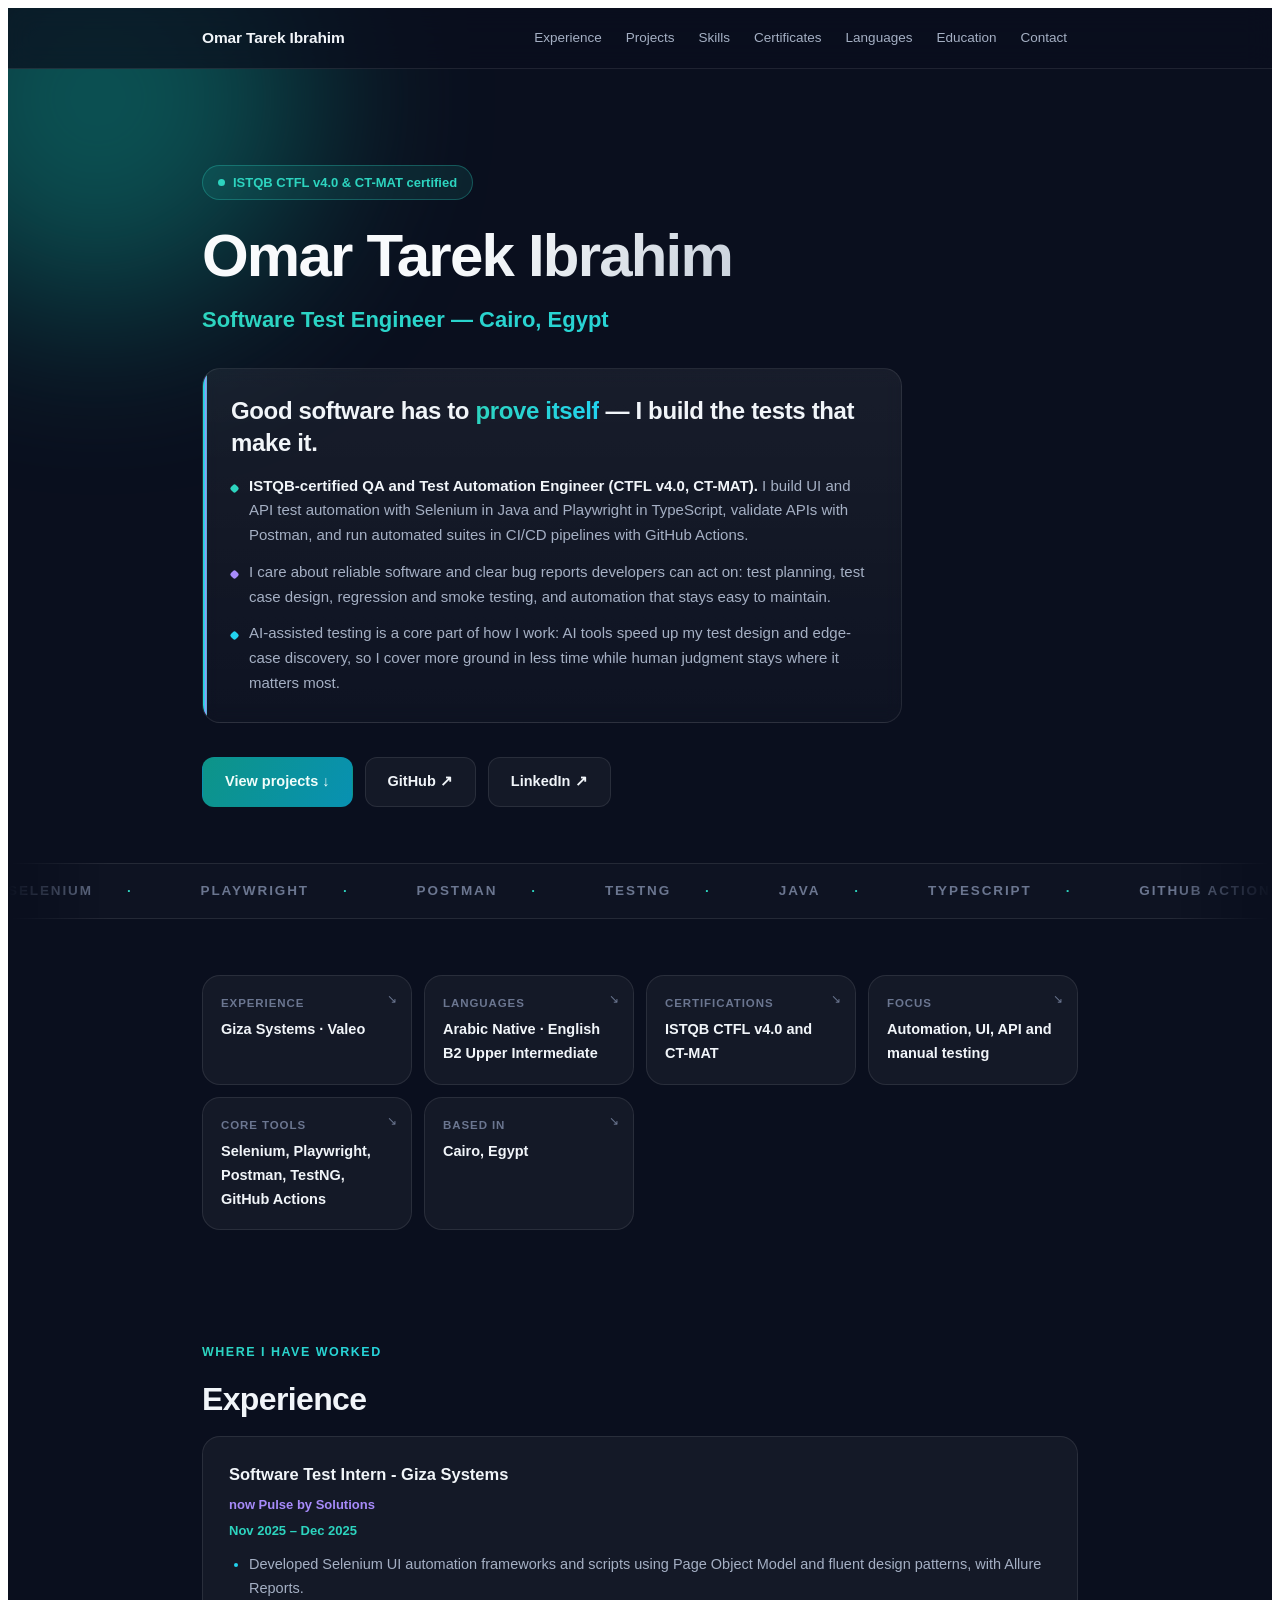
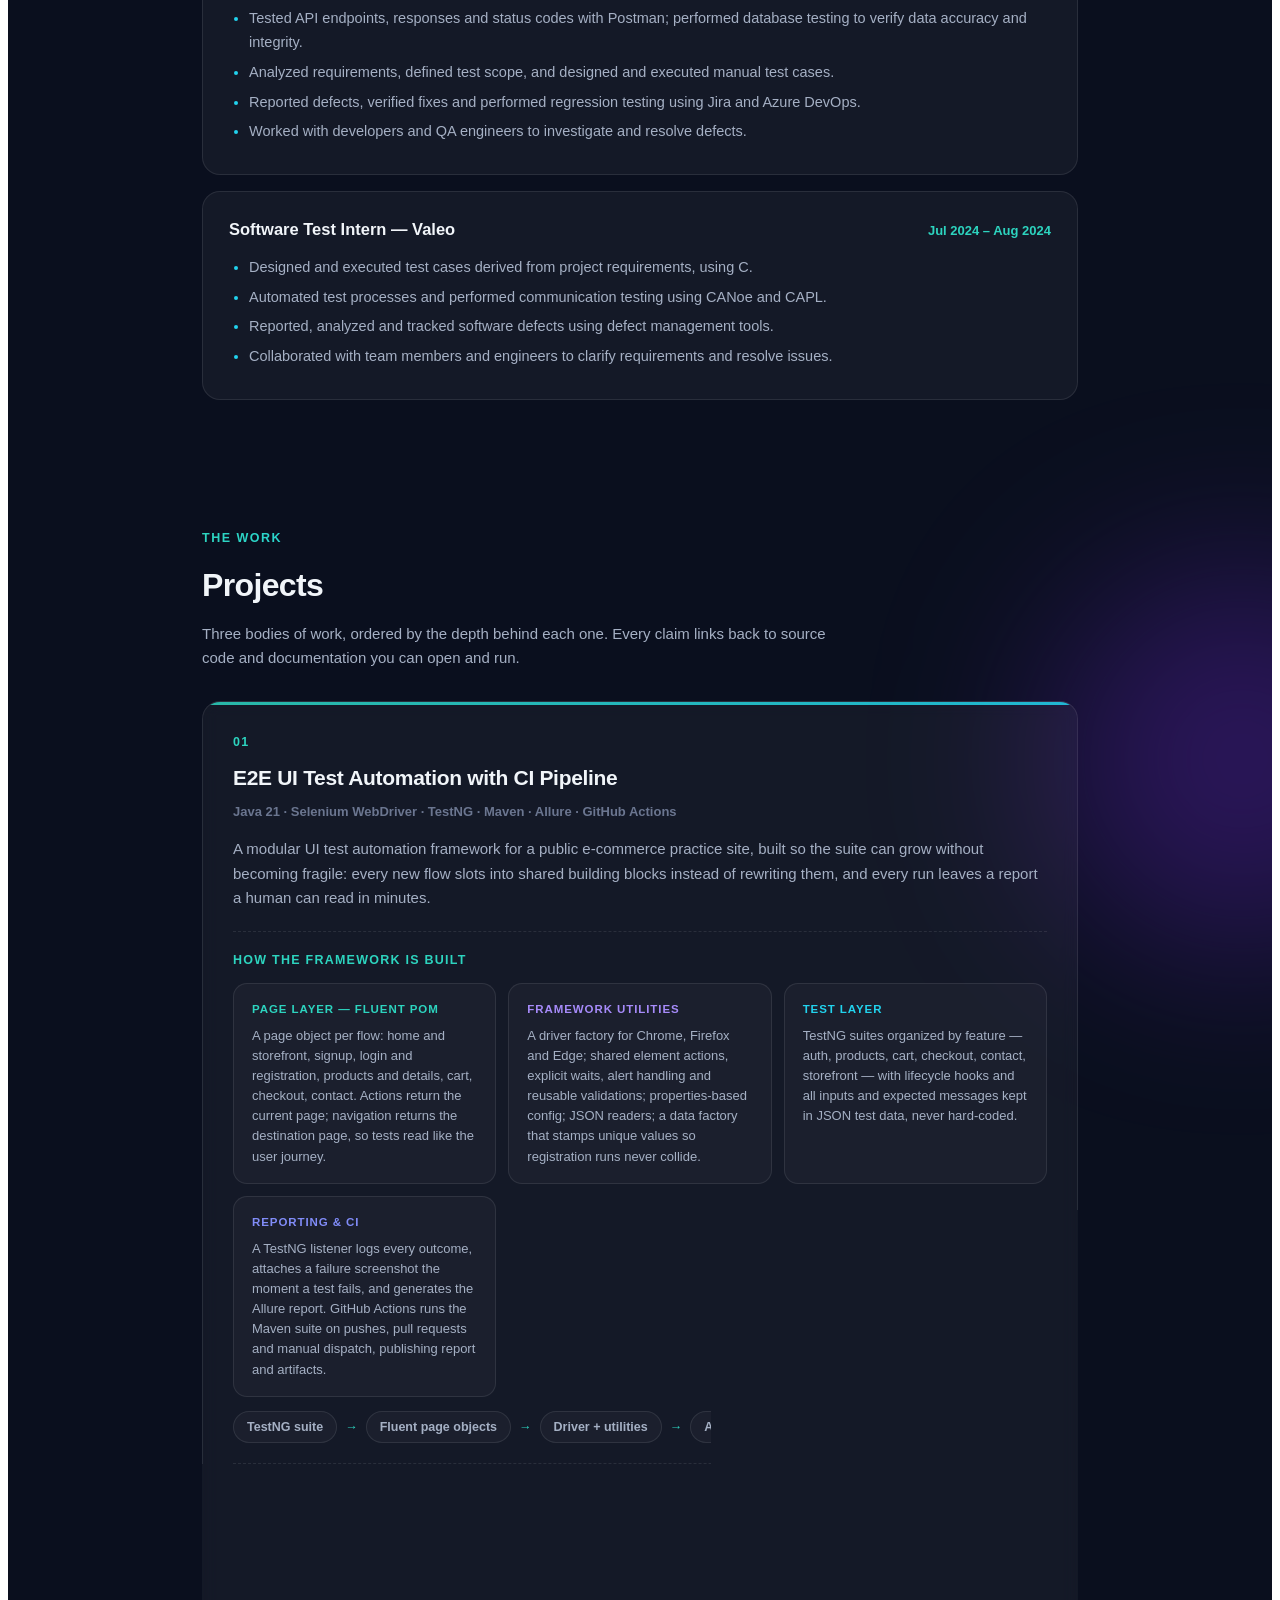
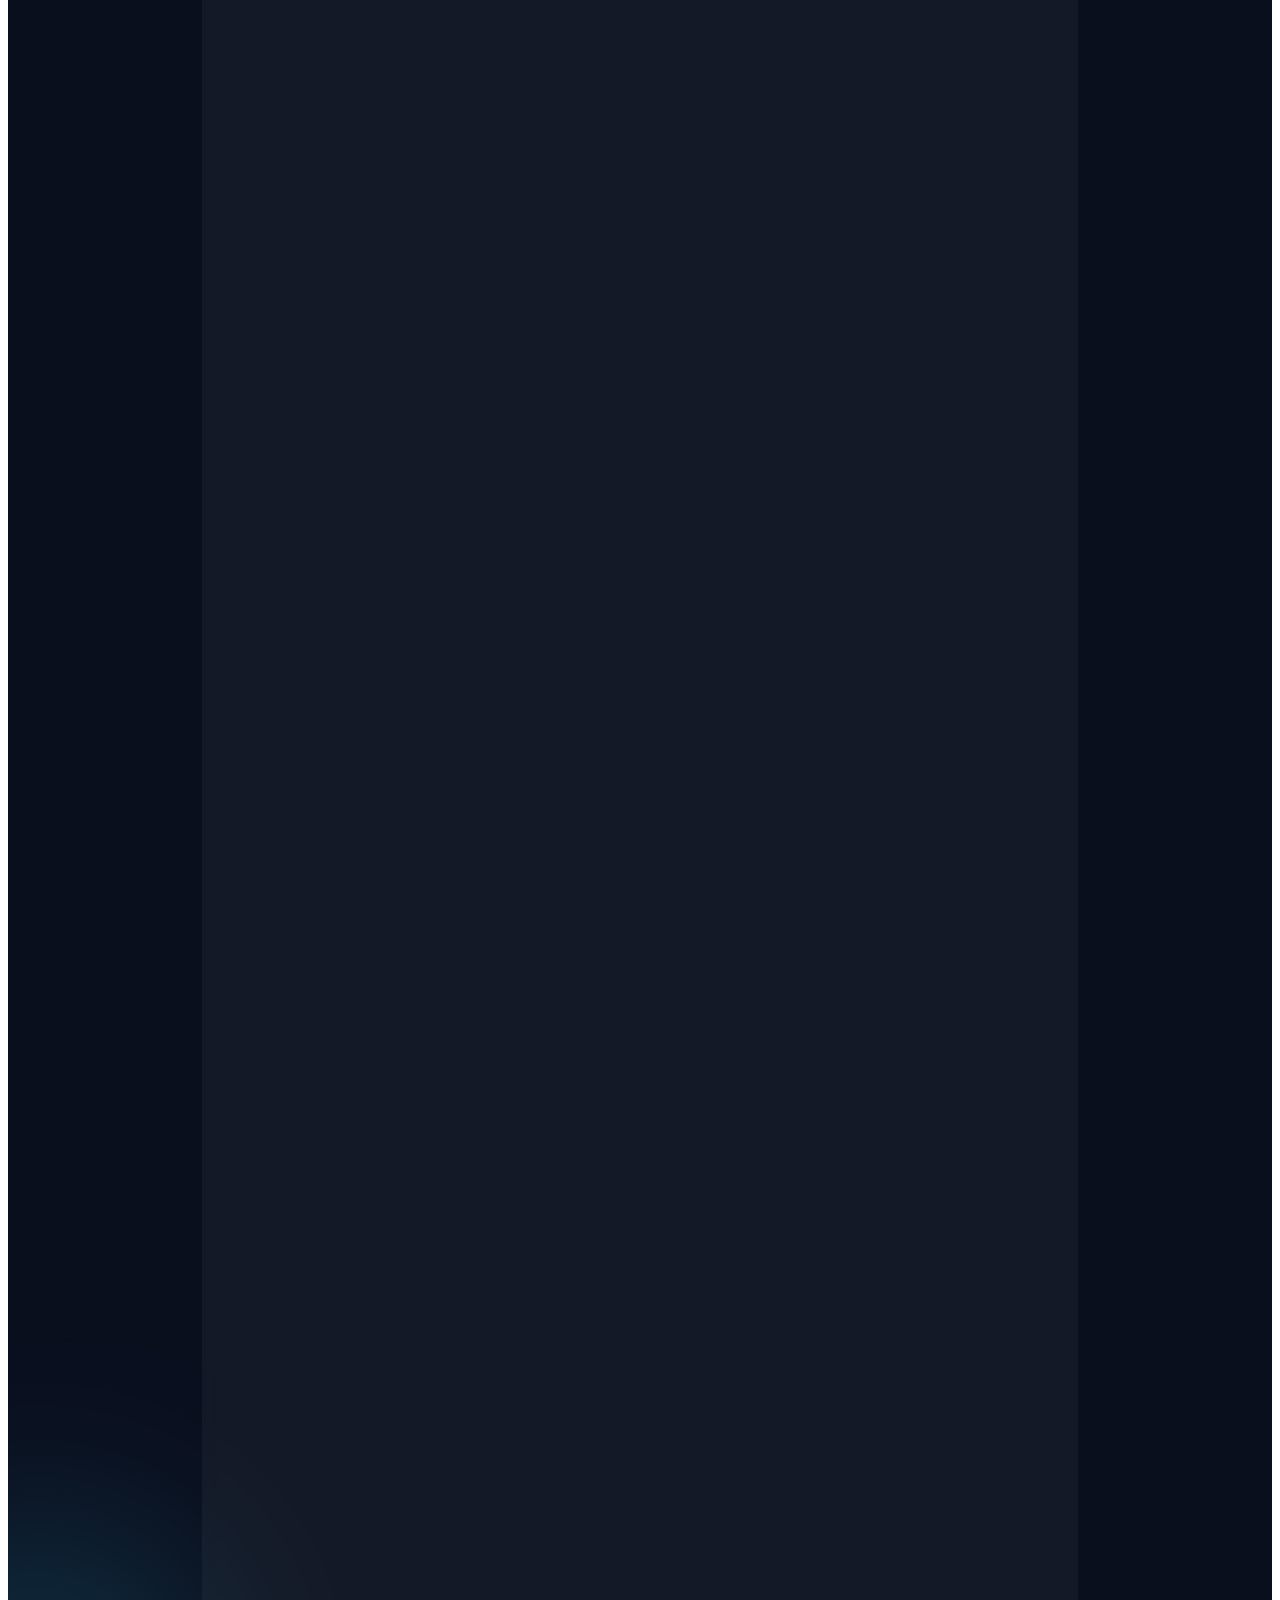
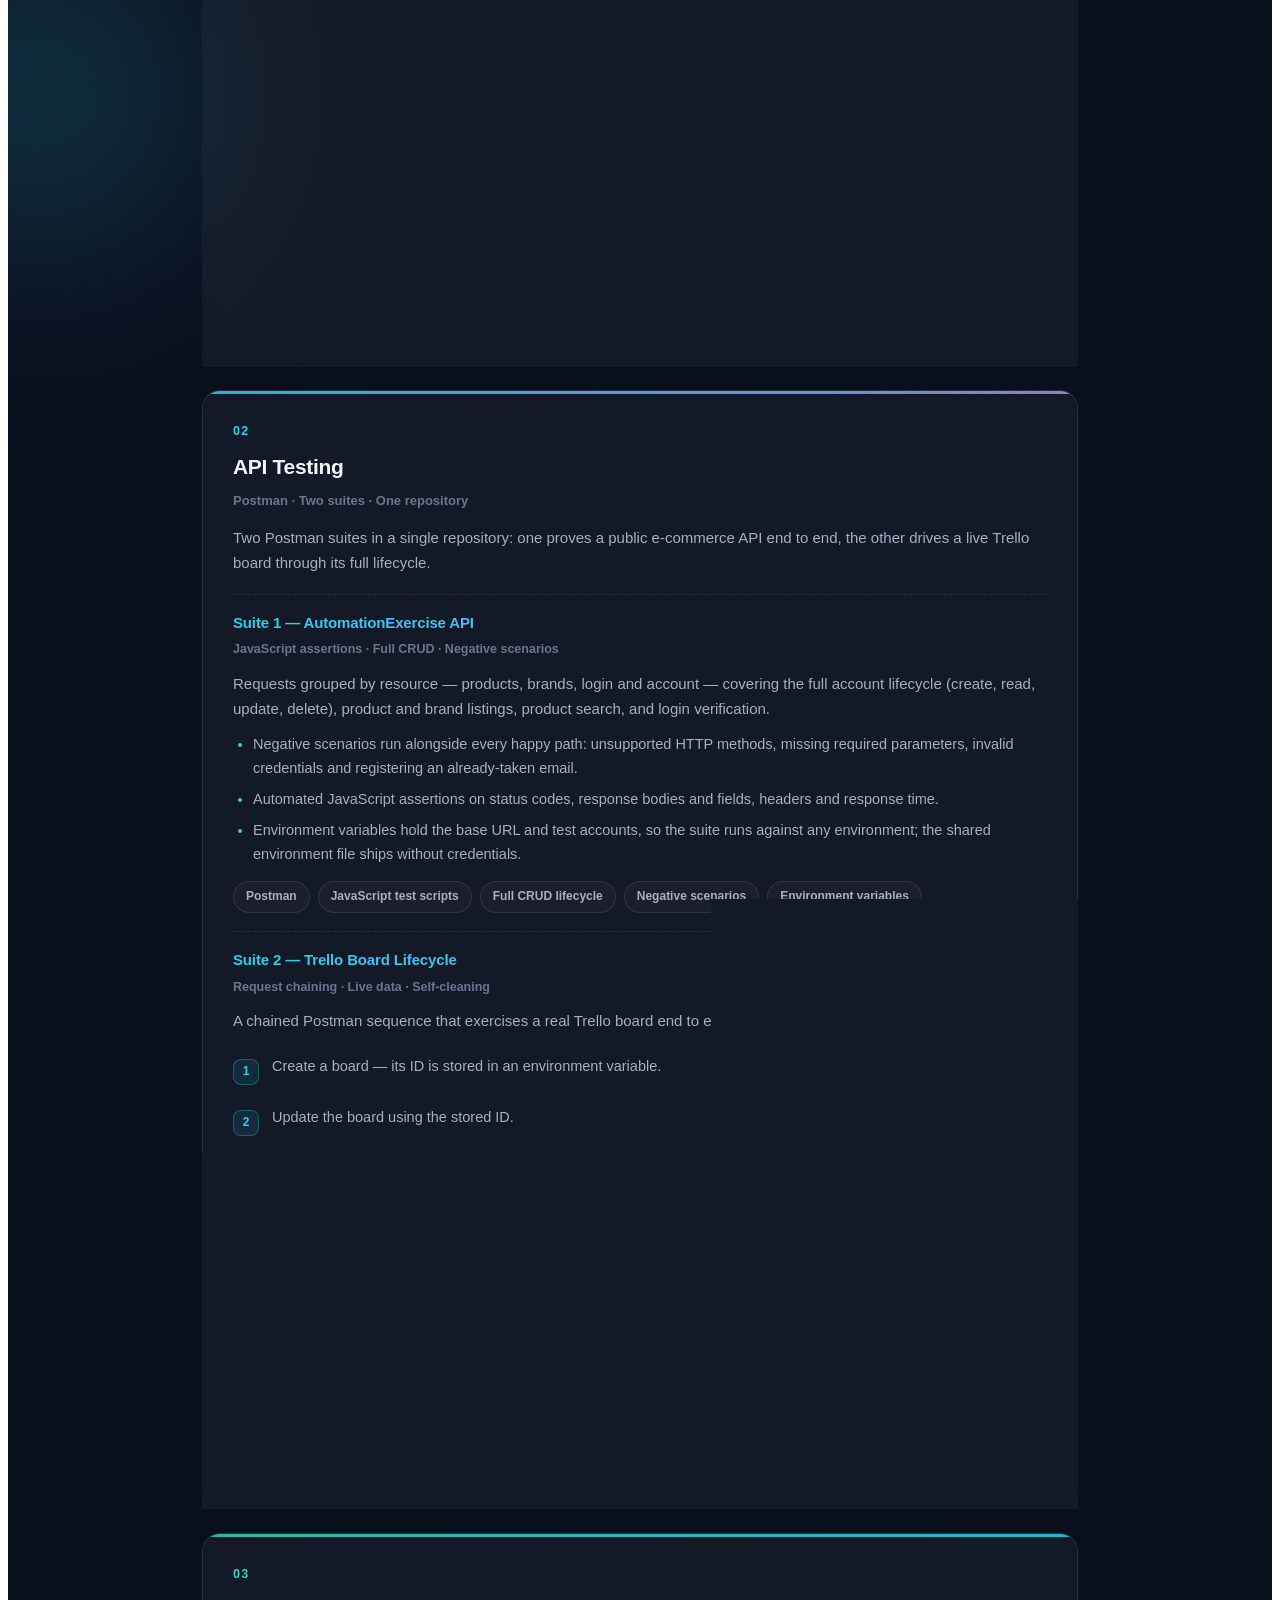
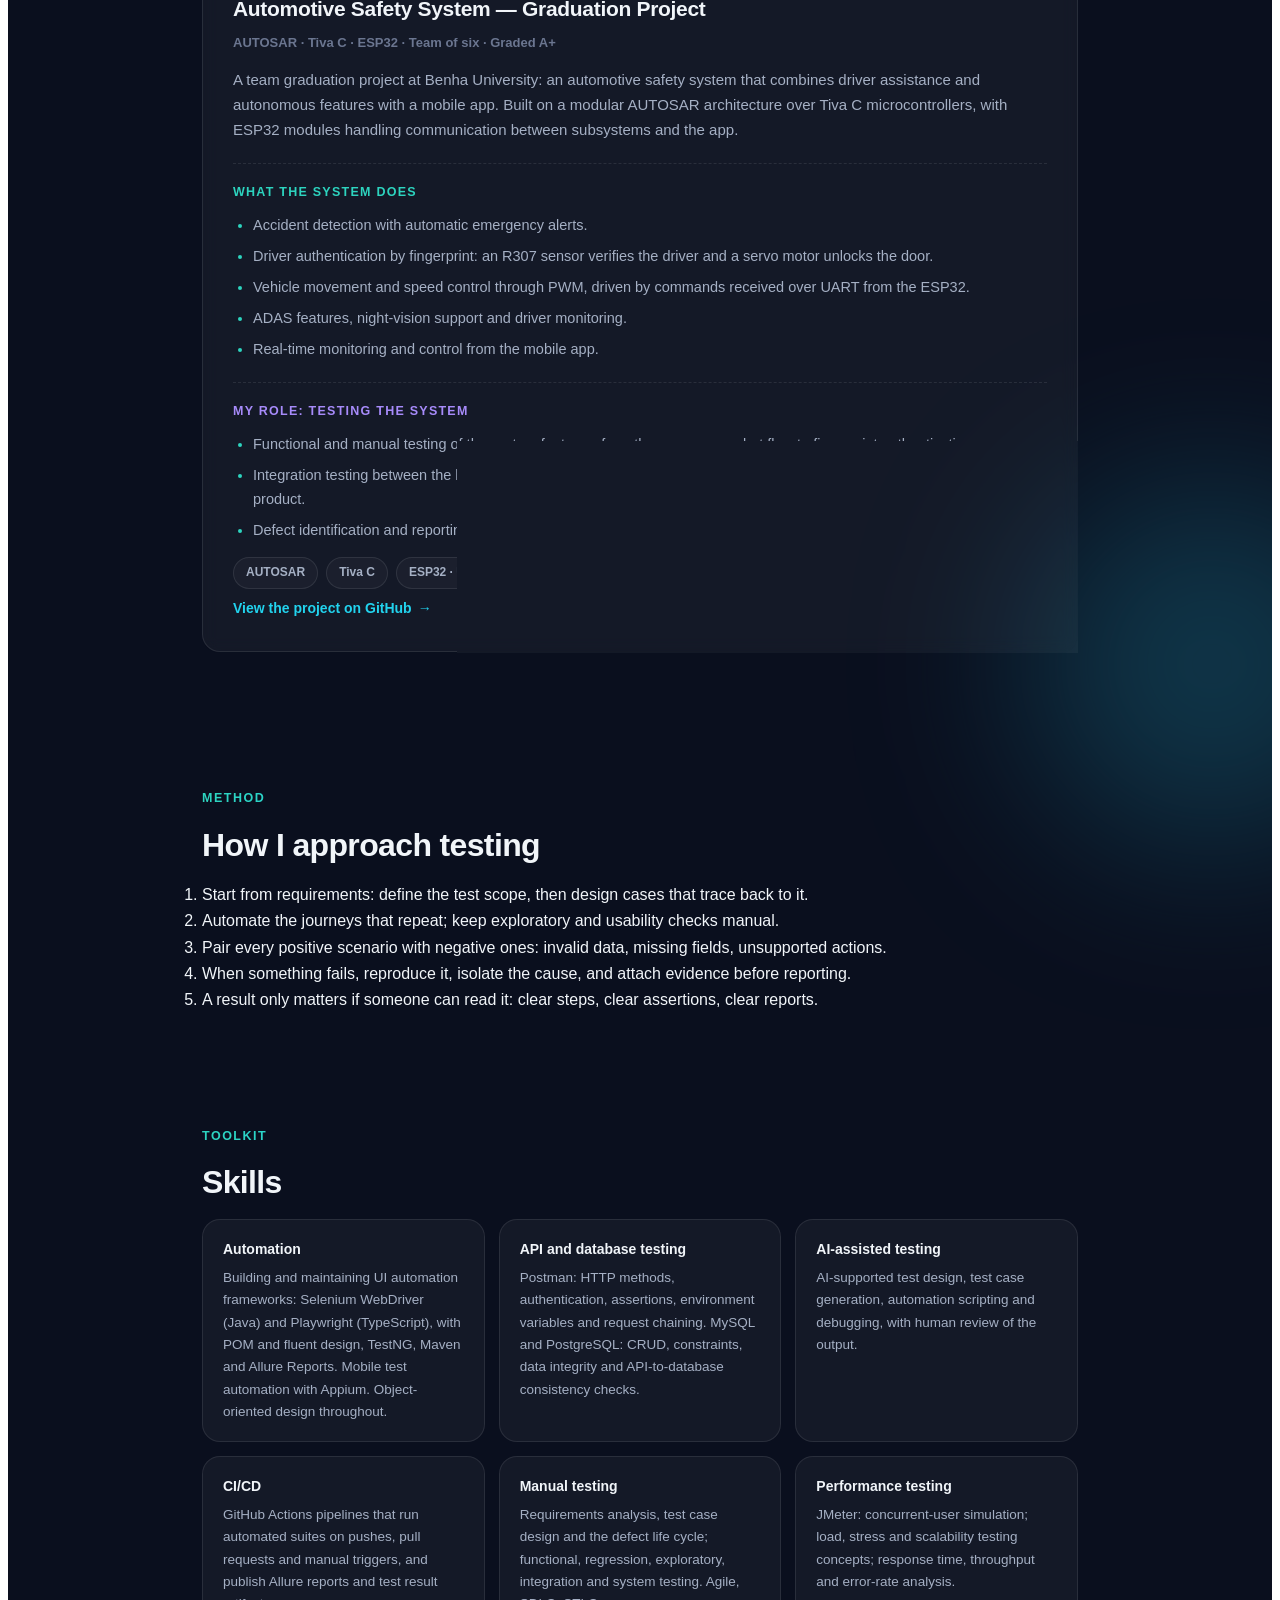
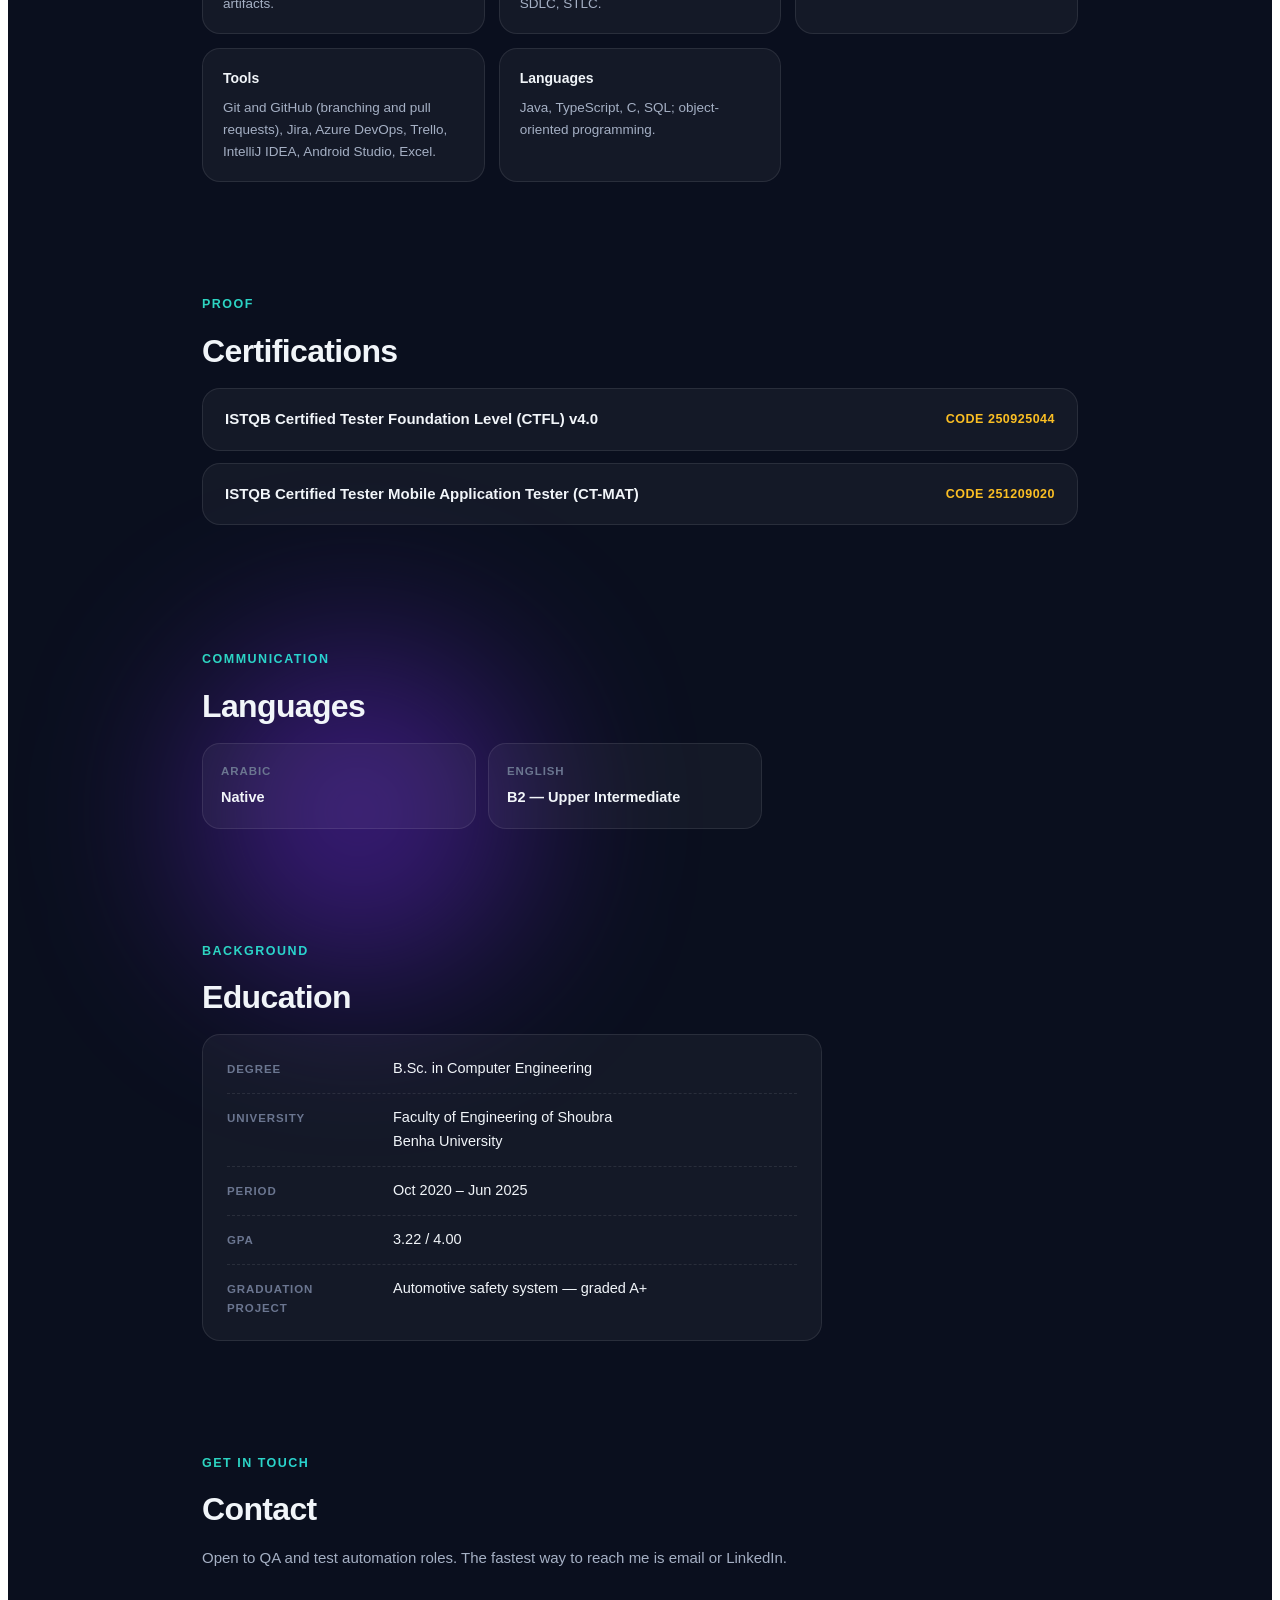
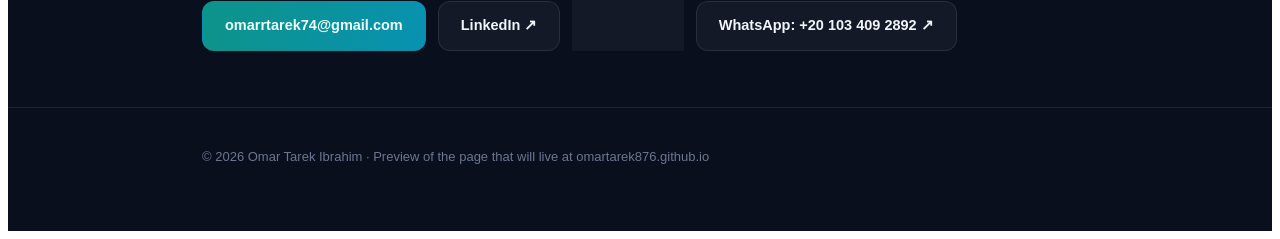
==== index.html @ 6d685ca4 "Portfolio: Omar Tarek, Software Test Engineer" ====
<!doctype html>
<html lang="en">
  <head>
    <meta charset="UTF-8" />
    <meta name="viewport" content="width=device-width, initial-scale=1.0" />
    <title>Omar Tarek — Software Test Engineer</title>
    <meta name="description" content="Omar Tarek Ibrahim — Software Test Engineer portfolio: ISTQB CTFL v4.0 and CT-MAT certified, UI and API test automation with Selenium, Playwright and Postman in CI/CD." />
    <script type="module" crossorigin src="./index-DjH7cF3a.js"></script>
    <link rel="stylesheet" crossorigin href="./index-CeJE07tK.css">
  </head>
  <body>
    <div id="root"></div>
  </body>
</html>
---- index-CeJE07tK.css ----
.v3-root{--bg:#0a0f1e;--panel:rgba(255,255,255,.045);--panel2:rgba(255,255,255,.07);--line:rgba(255,255,255,.09);--ink:#f1f5f9;--ink2:#a5b0c4;--ink3:#6b7690;--teal:#2dd4bf;--cyan:#22d3ee;--violet:#a78bfa;--indigo:#818cf8;--amber:#fbbf24;--grad:linear-gradient(90deg,#2dd4bf,#22d3ee,#a78bfa,#2dd4bf);--apigrad:linear-gradient(90deg,#22d3ee,#a78bfa);--radius:18px;position:relative;overflow:hidden;background:var(--bg);color:var(--ink);font-family:-apple-system,BlinkMacSystemFont,Segoe UI,Roboto,Helvetica Neue,Arial,sans-serif;line-height:1.65;-webkit-font-smoothing:antialiased;padding:0}.v3-root *{margin:0;padding:0;box-sizing:border-box}.v3-wrap{max-width:920px;margin:0 auto;padding:0 22px;position:relative;z-index:2}.v3-root a{color:inherit}.v3-orb{position:absolute;border-radius:50%;filter:blur(90px);opacity:.5;z-index:0;pointer-events:none}.v3-orb.a{width:420px;height:420px;background:#0d9488;top:-120px;left:-120px;animation:v3drift 18s ease-in-out infinite alternate}.v3-orb.b{width:380px;height:380px;background:#4c1d95;top:22%;right:-160px;animation:v3drift 22s ease-in-out infinite alternate-reverse}.v3-orb.c{width:340px;height:340px;background:#164e63;top:48%;left:-140px;animation:v3drift 26s ease-in-out infinite alternate}.v3-orb.d{width:360px;height:360px;background:#155e75;top:70%;right:-120px;animation:v3drift 20s ease-in-out infinite alternate}.v3-orb.e{width:320px;height:320px;background:#6d28d9;top:88%;left:15%;animation:v3drift 24s ease-in-out infinite alternate-reverse}@keyframes v3drift{0%{transform:translate(0) scale(1)}to{transform:translate(60px,40px) scale(1.15)}}.v3-nav{position:relative;z-index:5;background:#0a0f1eb8;-webkit-backdrop-filter:blur(14px);backdrop-filter:blur(14px);border-bottom:1px solid var(--line)}.v3-navrow{display:flex;align-items:center;justify-content:space-between;height:60px}.v3-brand{font-weight:800;font-size:15.5px;letter-spacing:-.01em;text-decoration:none;white-space:nowrap}.v3-links{display:flex;gap:2px;flex-wrap:wrap;justify-content:flex-end}.v3-links a{font-size:13.5px;color:var(--ink2);text-decoration:none;padding:8px 11px;border-radius:9px;position:relative;transition:color .2s}.v3-links a:after{content:"";position:absolute;left:11px;right:11px;bottom:4px;height:2px;border-radius:2px;background:var(--grad);transform:scaleX(0);transform-origin:left;transition:transform .25s ease}.v3-links a:hover{color:var(--ink)}.v3-links a:hover:after{transform:scaleX(1)}@media (max-width:640px){.v3-navrow{padding:6px 0;height:auto;min-height:60px}.v3-root .v3-nav .v3-wrap{padding:0 16px}.v3-brand{font-size:13px}.v3-links{gap:0;max-width:65%}.v3-links a{padding:6px 5px;font-size:10.5px}}.v3-hero{padding:96px 0 56px;position:relative}.v3-eyebrow{display:inline-flex;align-items:center;gap:8px;font-size:13px;font-weight:600;color:var(--teal);background:#2dd4bf1a;border:1px solid rgba(45,212,191,.3);padding:6px 15px;border-radius:999px;margin-bottom:24px}.v3-dot{width:7px;height:7px;border-radius:50%;background:var(--teal);animation:v3pulse 2s ease-in-out infinite}@keyframes v3pulse{0%,to{box-shadow:0 0 #2dd4bf80}50%{box-shadow:0 0 0 7px #2dd4bf00}}.v3-root h1{font-size:clamp(38px,7vw,60px);letter-spacing:-.03em;line-height:1.06;font-weight:850;background:linear-gradient(120deg,#f8fafc 30%,#94a3b8);-webkit-background-clip:text;background-clip:text;color:transparent}.v3-role{font-size:clamp(17px,2.8vw,22px);margin-top:14px;font-weight:600;background:var(--grad);background-size:300% 100%;-webkit-background-clip:text;background-clip:text;color:transparent;animation:v3gradmove 8s linear infinite}@keyframes v3gradmove{to{background-position:300% 0}}.v3-about{position:relative;margin-top:30px;max-width:700px;border-radius:var(--radius);background:linear-gradient(180deg,#ffffff0f,#ffffff05);border:1px solid var(--line);padding:26px 28px;overflow:hidden;-webkit-backdrop-filter:blur(8px);backdrop-filter:blur(8px)}.v3-about:before{content:"";position:absolute;left:0;top:0;bottom:0;width:4px;background:var(--grad);background-size:100% 300%;animation:v3gradmovev 9s linear infinite}@keyframes v3gradmovev{to{background-position:0 300%}}.v3-about .lead{font-size:clamp(19px,3vw,24px);font-weight:800;letter-spacing:-.015em;line-height:1.3;margin-bottom:16px;color:var(--ink)}.v3-about .lead em{font-style:normal;background:var(--grad);background-size:300% 100%;-webkit-background-clip:text;background-clip:text;color:transparent;animation:v3gradmove 8s linear infinite}.v3-about p{color:var(--ink2);font-size:15px;margin-bottom:12px;position:relative;padding-left:18px}.v3-about p:before{content:"";position:absolute;left:0;top:11px;width:7px;height:7px;border-radius:2px;background:var(--teal);transform:rotate(45deg)}.v3-about p:nth-of-type(2):before{background:var(--violet)}.v3-about p:nth-of-type(3):before{background:var(--cyan)}.v3-about p:last-child{margin-bottom:0}.v3-about strong{color:var(--ink);font-weight:700}.v3-cta{display:flex;flex-wrap:wrap;gap:12px;margin-top:34px}.v3-btn{display:inline-flex;align-items:center;gap:8px;font-size:14.5px;font-weight:650;padding:12px 22px;border-radius:12px;text-decoration:none;border:1px solid var(--line);background:var(--panel);color:var(--ink);-webkit-backdrop-filter:blur(8px);backdrop-filter:blur(8px);transition:transform .18s ease,box-shadow .18s ease,border-color .18s ease}.v3-btn:hover{transform:translateY(-3px);border-color:#2dd4bf80;box-shadow:0 10px 28px #2dd4bf24}.v3-btn.v3-primary{background:linear-gradient(120deg,#0d9488,#0891b2);border-color:transparent;color:#f0fdfa}.v3-btn.v3-primary:hover{box-shadow:0 10px 28px #0d948866}.v3-marquee{border-top:1px solid var(--line);border-bottom:1px solid var(--line);overflow:hidden;padding:16px 0;position:relative;z-index:2;background:#ffffff05;-webkit-mask-image:linear-gradient(90deg,transparent,#000 8%,#000 92%,transparent);mask-image:linear-gradient(90deg,transparent,#000 8%,#000 92%,transparent)}.v3-track{display:flex;gap:34px;width:max-content;animation:v3scroll 26s linear infinite}.v3-track span{font-size:13.5px;font-weight:700;letter-spacing:.14em;text-transform:uppercase;color:var(--ink3);white-space:nowrap}.v3-track span i{font-style:normal;color:var(--teal);margin-right:34px;margin-left:34px}@keyframes v3scroll{to{transform:translate(-50%)}}.v3-sec{padding:56px 0;position:relative;scroll-margin-top:70px}.v3-seclabel{font-size:12.5px;font-weight:800;letter-spacing:.12em;text-transform:uppercase;margin-bottom:10px;background:var(--grad);-webkit-background-clip:text;background-clip:text;color:transparent}.v3-root h2{font-size:clamp(24px,3.6vw,32px);letter-spacing:-.02em;font-weight:800;margin-bottom:10px;color:var(--ink)}.v3-secnote{color:var(--ink2);font-size:15px;max-width:660px;margin-bottom:30px}.v3-reveal{opacity:0;transform:translateY(26px);animation:v3fadeup .7s cubic-bezier(.2,.7,.2,1) forwards}.v3-d1{animation-delay:.1s}.v3-d2{animation-delay:.22s}.v3-d3{animation-delay:.34s}@keyframes v3fadeup{to{opacity:1;transform:none}}.v3-facts{display:grid;grid-template-columns:repeat(auto-fit,minmax(170px,1fr));gap:12px}.v3-fact{display:block;text-decoration:none;position:relative;background:var(--panel);border:1px solid var(--line);border-radius:var(--radius);padding:18px;transition:transform .2s ease,border-color .2s ease,background .2s ease}.v3-fact .go{position:absolute;top:14px;right:14px;font-size:12px;color:var(--ink3);transition:color .2s ease,transform .2s ease}.v3-fact:hover{transform:translateY(-4px);border-color:#2dd4bf73;background:var(--panel2)}.v3-fact:hover .go{color:var(--teal);transform:translate(2px,2px)}.v3-fk{font-size:11.5px;font-weight:700;color:var(--ink3);text-transform:uppercase;letter-spacing:.08em;margin-bottom:5px}.v3-fv{font-size:14.5px;font-weight:650}.v3-project{position:relative;background:var(--panel);border:1px solid var(--line);border-radius:var(--radius);padding:30px;margin-bottom:24px;overflow:hidden;-webkit-backdrop-filter:blur(8px);backdrop-filter:blur(8px);transition:transform .22s ease,border-color .22s ease,box-shadow .22s ease}.v3-project:before{content:"";position:absolute;inset:0 0 auto 0;height:3px;background:var(--grad);background-size:300% 100%;animation:v3gradmove 10s linear infinite;opacity:.85}.v3-project:hover{transform:translateY(-5px);border-color:#a78bfa73;box-shadow:0 18px 44px #0006}.v3-num{font-size:12.5px;font-weight:800;color:var(--teal);letter-spacing:.1em;margin-bottom:8px}.v3-project h3{font-size:21px;letter-spacing:-.015em;font-weight:750;color:var(--ink)}.v3-stack{font-size:13px;color:var(--ink3);font-weight:600;margin:5px 0 15px}.v3-project p{color:var(--ink2);font-size:15px;margin-bottom:12px}.v3-project ul{margin:0 0 14px 20px;color:var(--ink2);font-size:14.5px;list-style:disc outside}.v3-project li{margin-bottom:7px}.v3-project li::marker{color:var(--teal)}.v3-project strong{color:var(--ink)}.v3-repolink{display:inline-flex;align-items:center;gap:6px;font-size:14px;font-weight:700;color:var(--cyan)!important;text-decoration:none;margin-top:8px;transition:gap .2s ease}.v3-repolink:hover{gap:11px}.v3-flagship{border-color:#2dd4bf66;background:linear-gradient(180deg,#2dd4bf12,#ffffff08)}.v3-pblock{margin:20px 0 4px;padding-top:18px;border-top:1px dashed var(--line)}.v3-pblock h4{font-size:12.5px;font-weight:800;letter-spacing:.1em;text-transform:uppercase;margin-bottom:12px;color:var(--teal)}.v3-project .v3-pblock.b2 h4{color:var(--violet)}.v3-project .v3-pblock.b3 h4{color:var(--cyan)}.v3-project .v3-pblock.b4 h4{color:var(--indigo)}.v3-project.v3-api:before{background:var(--apigrad);background-size:100% 100%;animation:none}.v3-project.v3-api .v3-num{color:var(--cyan)}.v3-shared{font-size:12.5px;color:var(--ink3);margin-top:10px}.v3-arch{display:grid;grid-template-columns:repeat(auto-fit,minmax(240px,1fr));gap:12px}.v3-layer{border:1px solid var(--line);border-radius:14px;padding:16px 18px;background:#ffffff08;transition:transform .18s ease,border-color .18s ease}.v3-layer:hover{transform:translateY(-3px);border-color:#2dd4bf80}.v3-layer .ln{font-size:11.5px;font-weight:800;letter-spacing:.08em;text-transform:uppercase;margin-bottom:7px;color:var(--teal)}.v3-layer:nth-child(2) .ln{color:var(--violet)}.v3-layer:nth-child(3) .ln{color:var(--cyan)}.v3-layer:nth-child(4) .ln{color:var(--indigo)}.v3-layer .ld{font-size:13px;color:var(--ink2);line-height:1.55}.v3-flow{display:flex;flex-wrap:wrap;align-items:center;gap:8px;margin-top:14px;font-size:12.5px;font-weight:700}.v3-flow .step{border:1px solid var(--line);border-radius:999px;padding:5px 13px;color:var(--ink2);background:#ffffff08}.v3-flow .arr{color:var(--teal)}.v3-tree{background:#070b16;border:1px solid var(--line);border-radius:14px;padding:18px 20px;overflow-x:auto}.v3-tree pre{font-family:ui-monospace,SFMono-Regular,Menlo,Consolas,monospace;font-size:12.8px;line-height:1.75;color:var(--cyan);white-space:pre}@media (max-width:640px){.v3-tree{padding:14px}.v3-tree pre{font-size:11px;line-height:1.7}}.v3-chips{display:flex;flex-wrap:wrap;gap:8px;margin-top:12px}.v3-chip{font-size:12px;font-weight:700;color:var(--ink2);border:1px solid var(--line);border-radius:999px;padding:5px 12px;background:#ffffff08;transition:border-color .2s ease,color .2s ease}.v3-chip:hover{border-color:#2dd4bf80;color:var(--ink)}.v3-cov{display:grid;grid-template-columns:repeat(auto-fit,minmax(200px,1fr));gap:10px;margin-top:4px}.v3-covitem{border:1px solid var(--line);border-radius:12px;padding:12px 14px;background:#ffffff06;transition:transform .18s ease,border-color .18s ease}.v3-covitem:hover{transform:translateY(-3px);border-color:#22d3ee73}.v3-covitem .t{font-size:13px;font-weight:750;color:var(--ink);margin-bottom:3px}.v3-covitem .d{font-size:12.5px;color:var(--ink2);line-height:1.5}.v3-shots{display:grid;grid-template-columns:1fr 1fr;gap:16px;margin:6px 0 4px}@media (max-width:640px){.v3-shots{grid-template-columns:1fr}}.v3-shot{margin:0}.v3-shot img{width:100%;border:1px solid var(--line);border-radius:12px;background:#fff;display:block;transition:transform .25s ease,box-shadow .25s ease}.v3-shot img:hover{transform:scale(1.02);box-shadow:0 12px 30px #00000073}.v3-shot figcaption{font-size:12.5px;color:var(--ink3);margin-top:7px;line-height:1.5}.v3-shot figcaption b{color:var(--ink2);font-weight:700}ol.v3-chain{list-style:none;counter-reset:v3c;margin:0 0 6px}ol.v3-chain li{counter-increment:v3c;display:flex;gap:13px;padding:9px 0;color:var(--ink2);font-size:14.5px;align-items:baseline}ol.v3-chain li:before{content:counter(v3c);flex:0 0 24px;height:24px;border-radius:8px;background:#22d3ee1a;border:1px solid rgba(34,211,238,.3);color:var(--cyan);font-size:12px;font-weight:800;display:flex;align-items:center;justify-content:center;transform:translateY(4px)}.v3-job{background:var(--panel);border:1px solid var(--line);border-radius:var(--radius);padding:24px 26px;margin-bottom:16px;transition:transform .2s ease,border-color .2s ease}.v3-job:hover{transform:translateY(-3px);border-color:#22d3ee66}.v3-jobhead{display:flex;justify-content:space-between;align-items:baseline;gap:4px 18px;flex-wrap:wrap;margin-bottom:12px}.v3-jobtitle{font-size:16.5px;font-weight:750}.v3-jobtitle .co{white-space:nowrap}.v3-when{font-size:13px;color:var(--teal);font-weight:700;margin:0;white-space:nowrap}.v3-job ul{margin-left:20px;color:var(--ink2);font-size:14.5px;list-style:disc outside}.v3-job li{margin-bottom:6px}.v3-job li::marker{color:var(--cyan)}.v3-skills{display:grid;grid-template-columns:repeat(auto-fit,minmax(255px,1fr));gap:14px}.v3-skill{background:var(--panel);border:1px solid var(--line);border-radius:var(--radius);padding:18px 20px;transition:transform .2s ease,border-color .2s ease}.v3-skill:hover{transform:translateY(-4px)}.v3-skill:nth-child(3n+1):hover{border-color:#2dd4bf80}.v3-skill:nth-child(3n+2):hover{border-color:#a78bfa80}.v3-skill:nth-child(3n):hover{border-color:#22d3ee80}.v3-skill .k{font-size:14px;font-weight:750;margin-bottom:6px}.v3-skill .v{font-size:13.5px;color:var(--ink2)}.v3-cert{display:flex;justify-content:space-between;gap:16px;align-items:center;flex-wrap:wrap;background:var(--panel);border:1px solid var(--line);border-radius:var(--radius);padding:18px 22px;margin-bottom:12px;transition:transform .2s ease,border-color .2s ease}.v3-cert:hover{transform:translateY(-3px);border-color:#fbbf2473}.v3-cert .n{font-size:15px;font-weight:700}.v3-cert .c{font-size:12.5px;color:var(--amber);font-weight:700;letter-spacing:.04em}.v3-langs{display:grid;grid-template-columns:repeat(auto-fit,minmax(220px,1fr));gap:12px;max-width:560px}.v3-educard{background:var(--panel);border:1px solid var(--line);border-radius:var(--radius);padding:10px 24px;max-width:620px}.v3-edurow{display:flex;gap:16px;padding:12px 0;border-bottom:1px dashed var(--line);align-items:baseline}.v3-edurow:last-child{border-bottom:0}.v3-edurow .k{flex:0 0 150px;font-size:11.5px;font-weight:700;color:var(--ink3);text-transform:uppercase;letter-spacing:.08em}.v3-edurow .v{flex:1;font-size:14.5px;color:var(--ink)}@media (max-width:640px){.v3-edurow{flex-direction:column;gap:3px}.v3-edurow .k{flex:none}}.v3-btn.v3-wabtn:hover{border-color:#2dd4bf99;box-shadow:0 10px 28px #2dd4bf29}.v3-footer{border-top:1px solid var(--line);padding:38px 0 64px;color:var(--ink3);font-size:13px;position:relative;z-index:2}@media (prefers-reduced-motion: reduce){.v3-root *{animation:none!important;transition:none!important}.v3-reveal{opacity:1;transform:none}}.v3-nownote{font-size:13px;font-weight:700;color:var(--violet);margin:2px 0 0;width:100%}.v3-suite{border-top:1px dashed var(--line);margin-top:18px;padding-top:16px}.v3-suite:first-of-type{margin-top:20px}.v3-suiteh{font-size:15px;font-weight:800;letter-spacing:-.01em;background:var(--apigrad);-webkit-background-clip:text;background-clip:text;color:transparent;margin-bottom:4px}.v3-suitestack{font-size:12.5px;color:var(--ink3);font-weight:600;margin-bottom:12px}
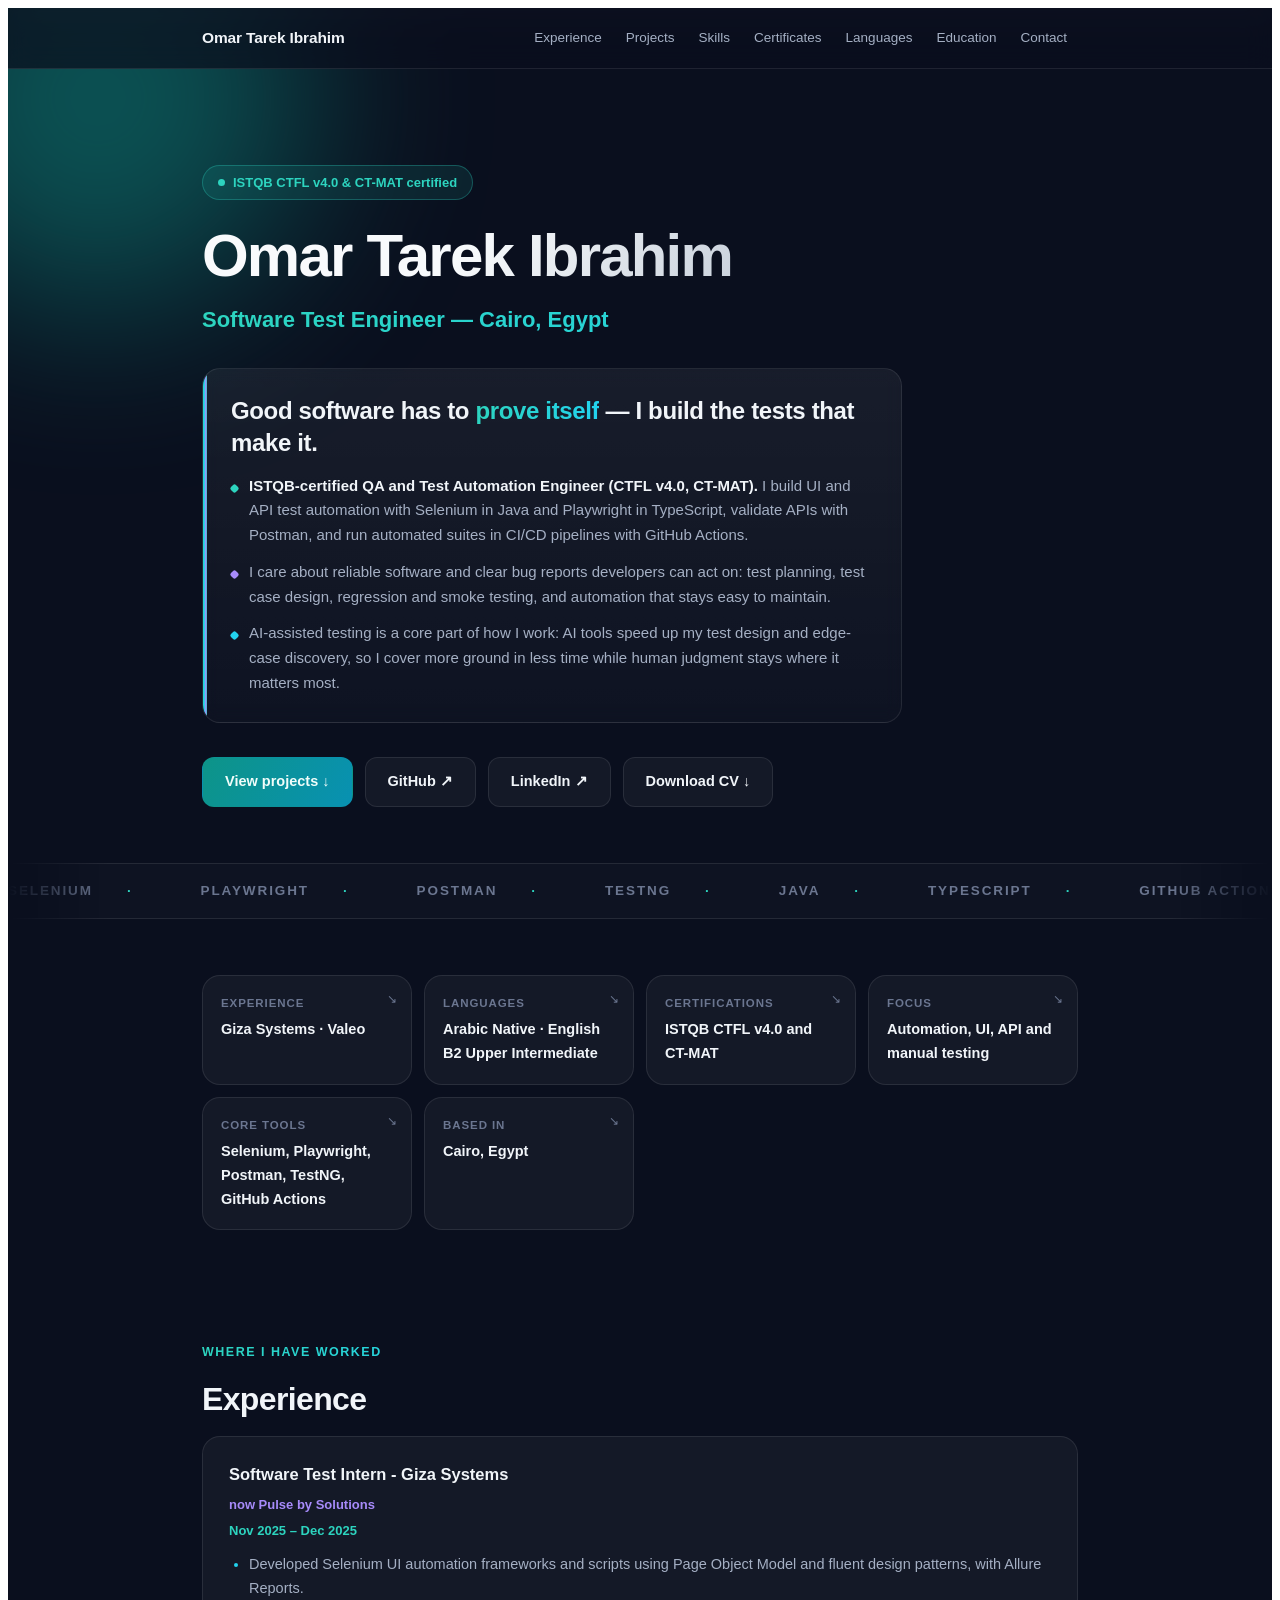
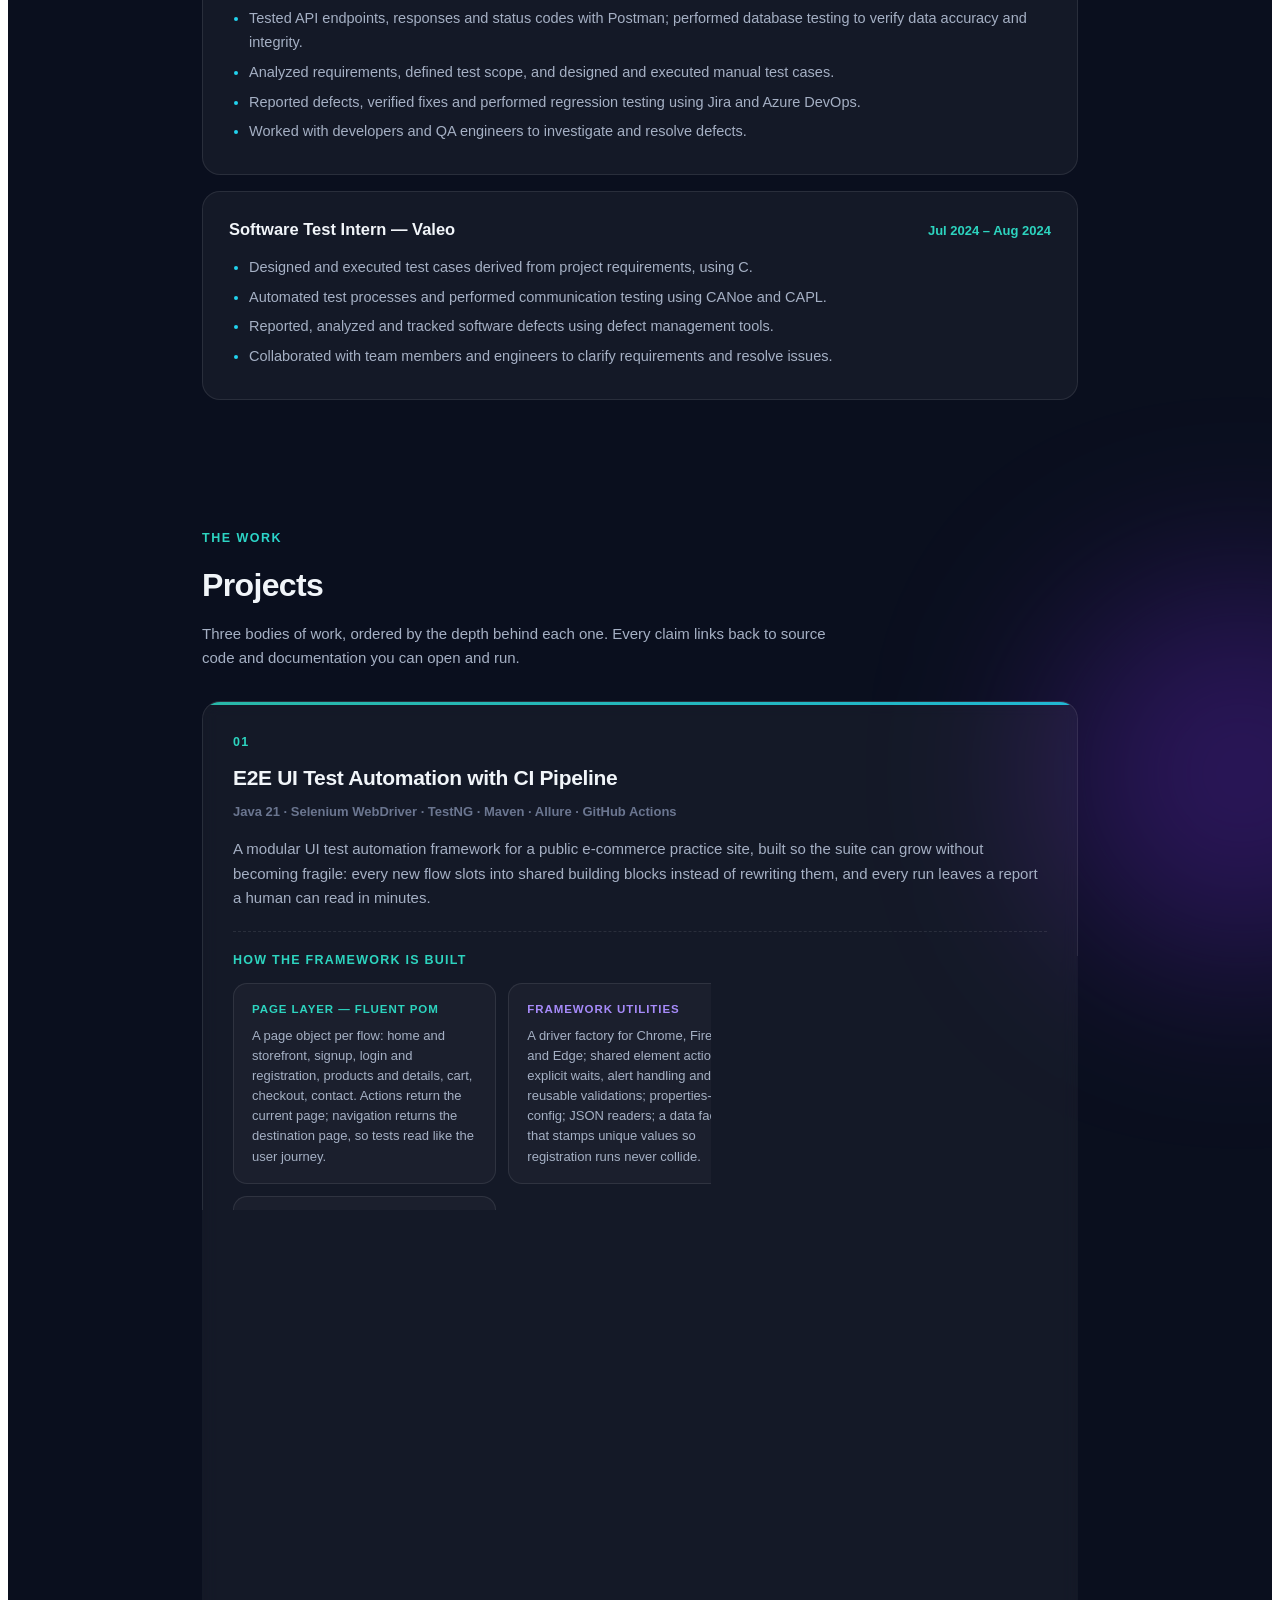
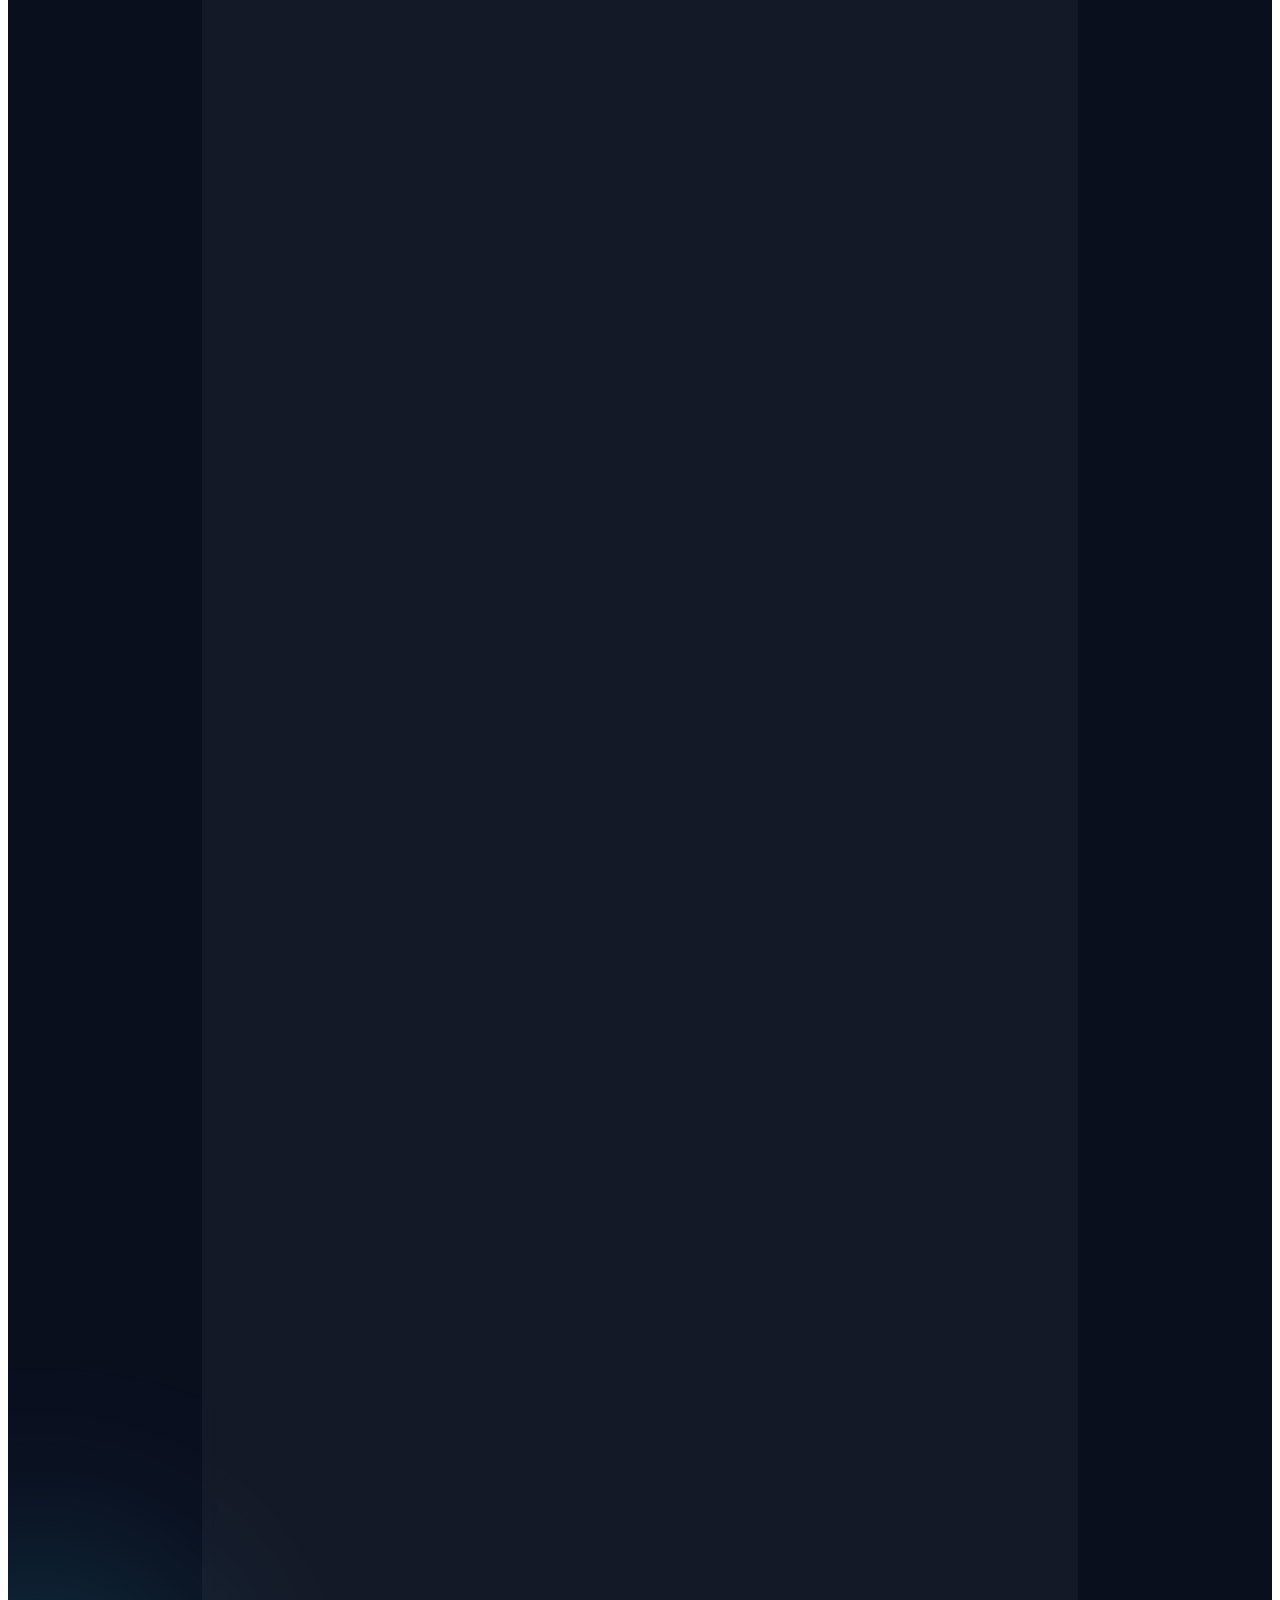
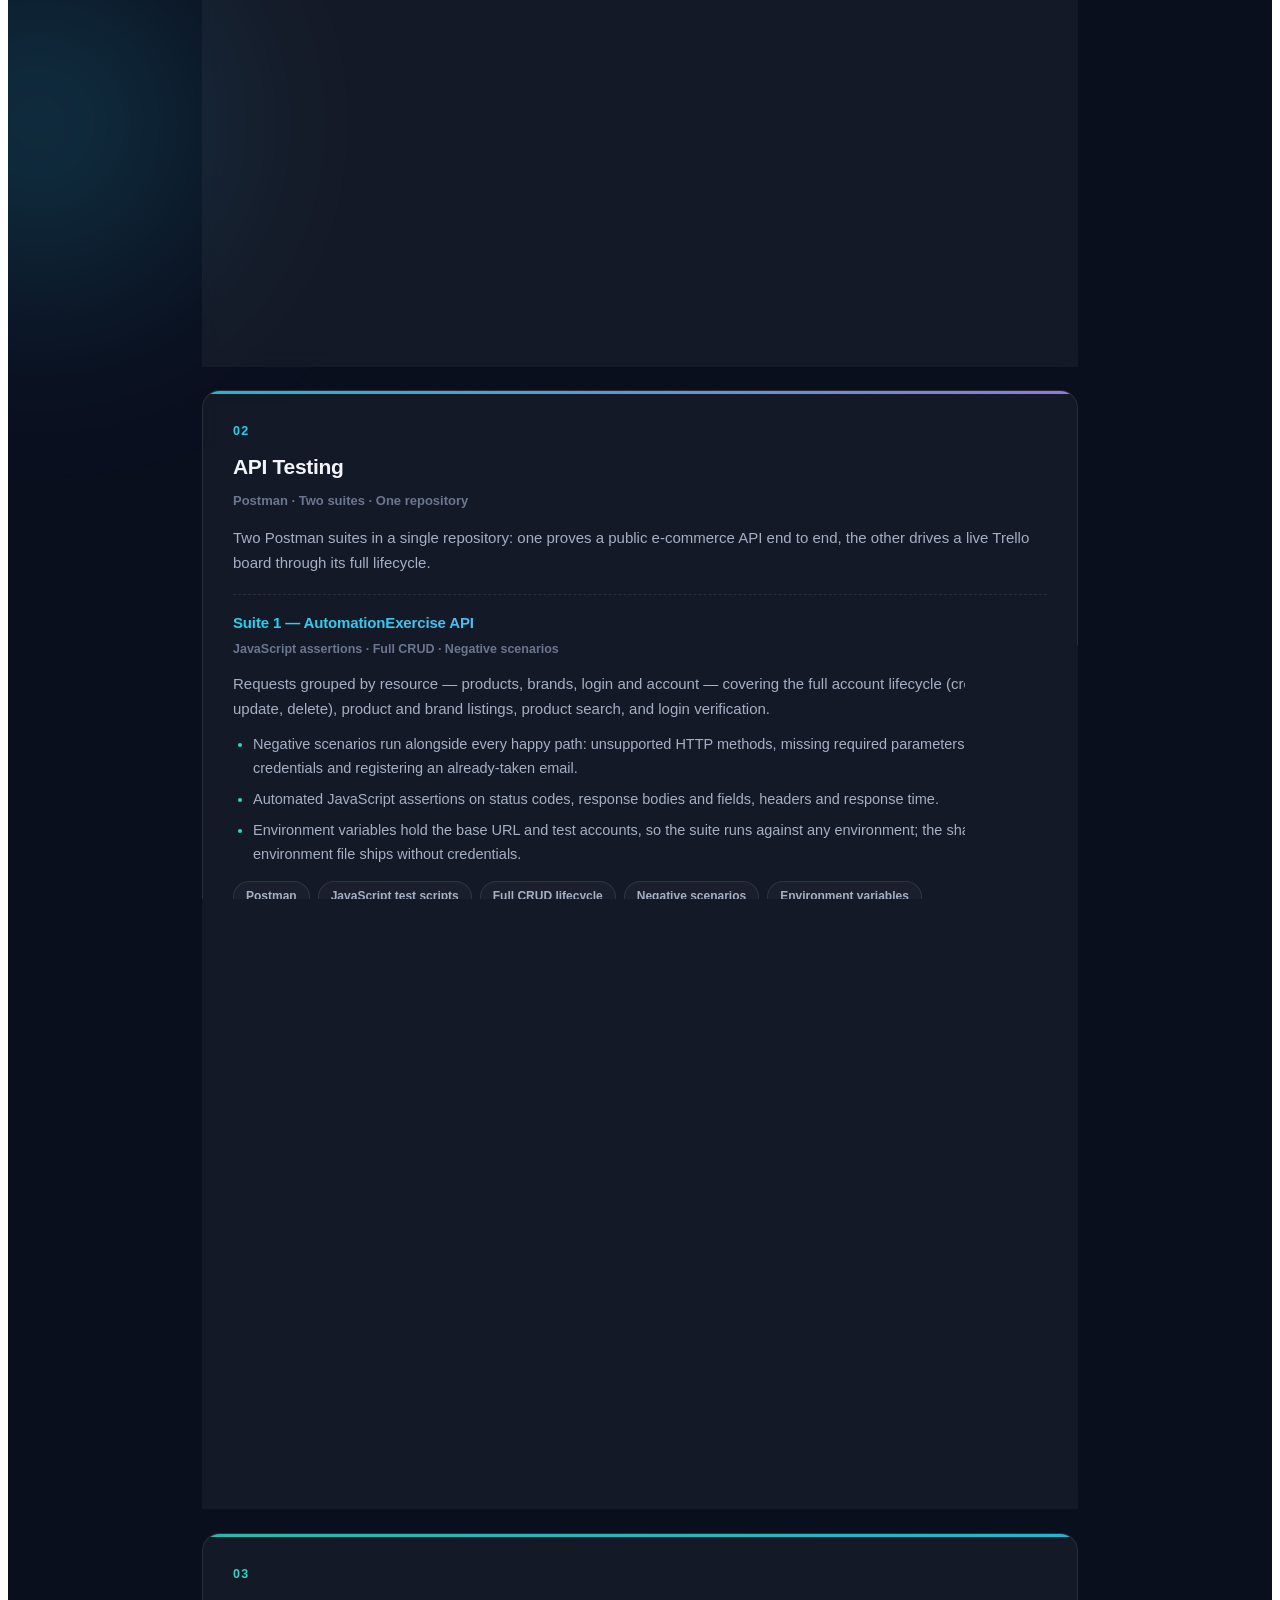
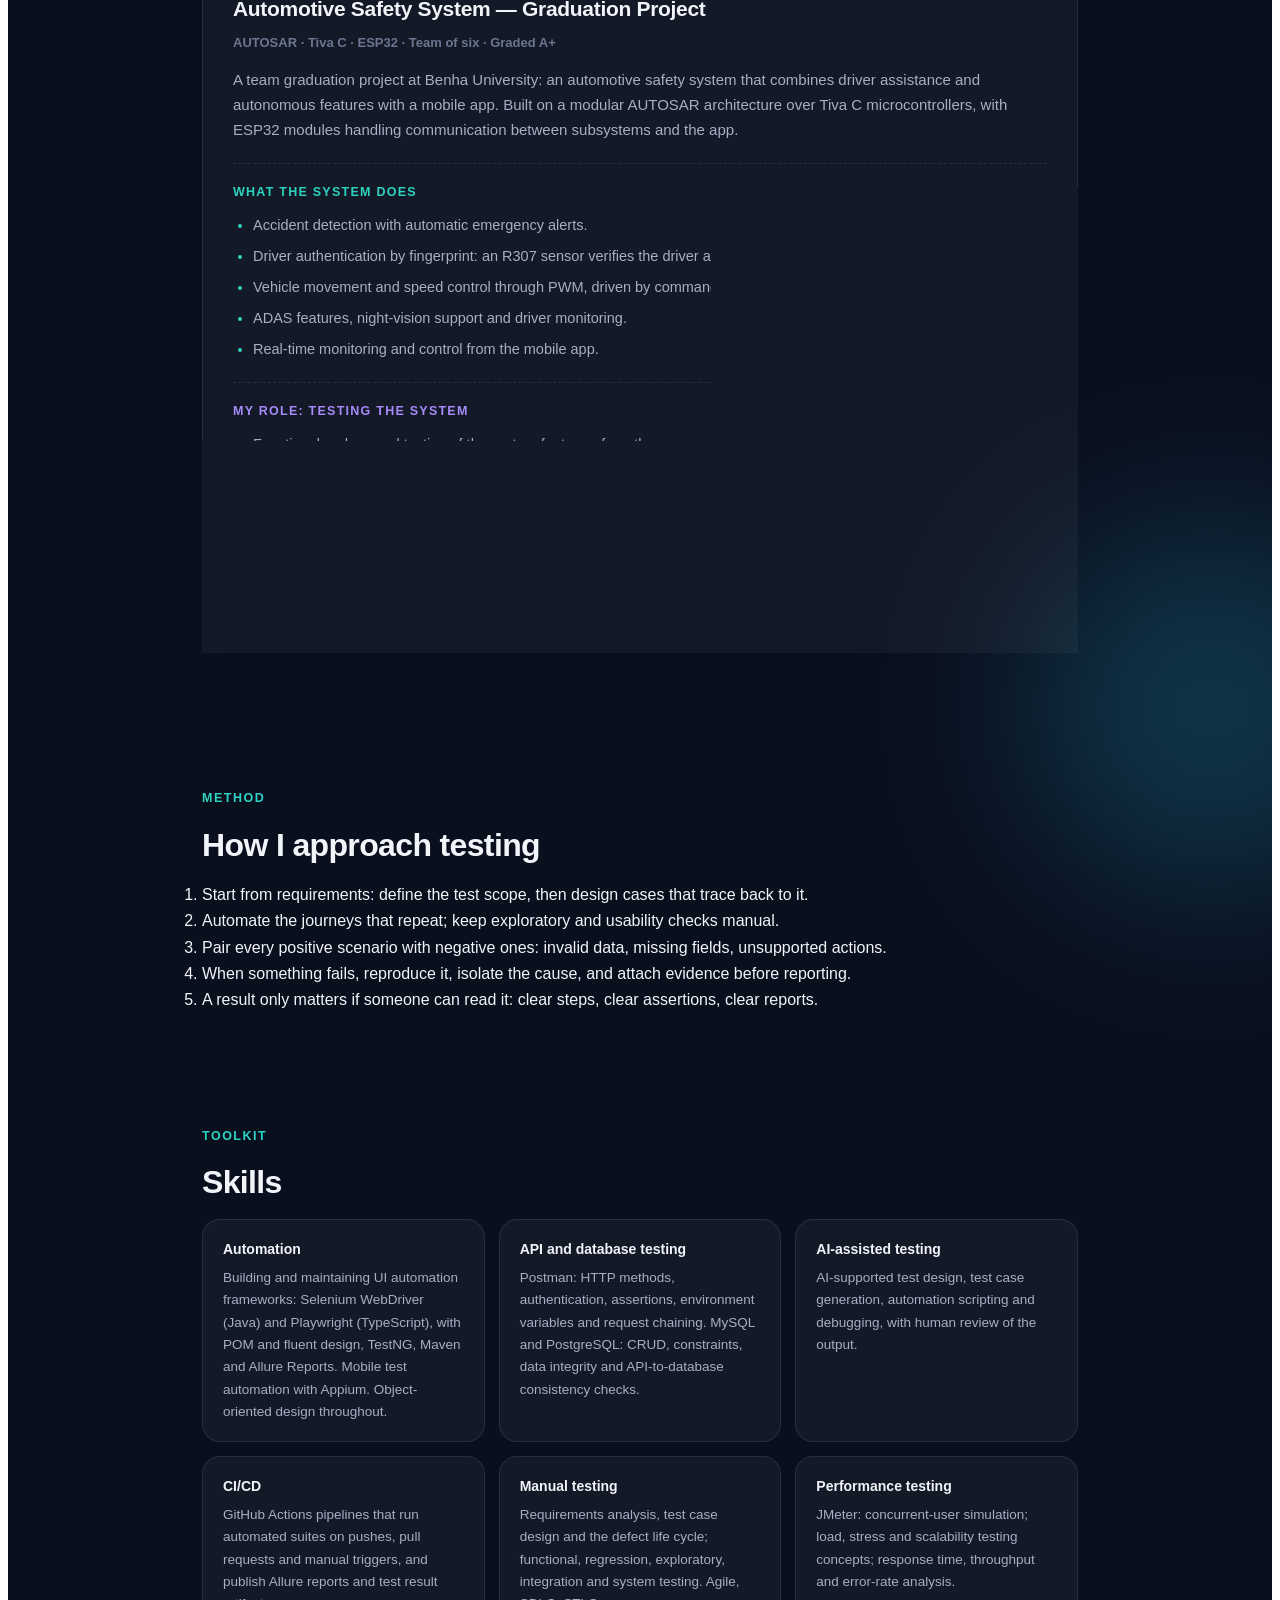
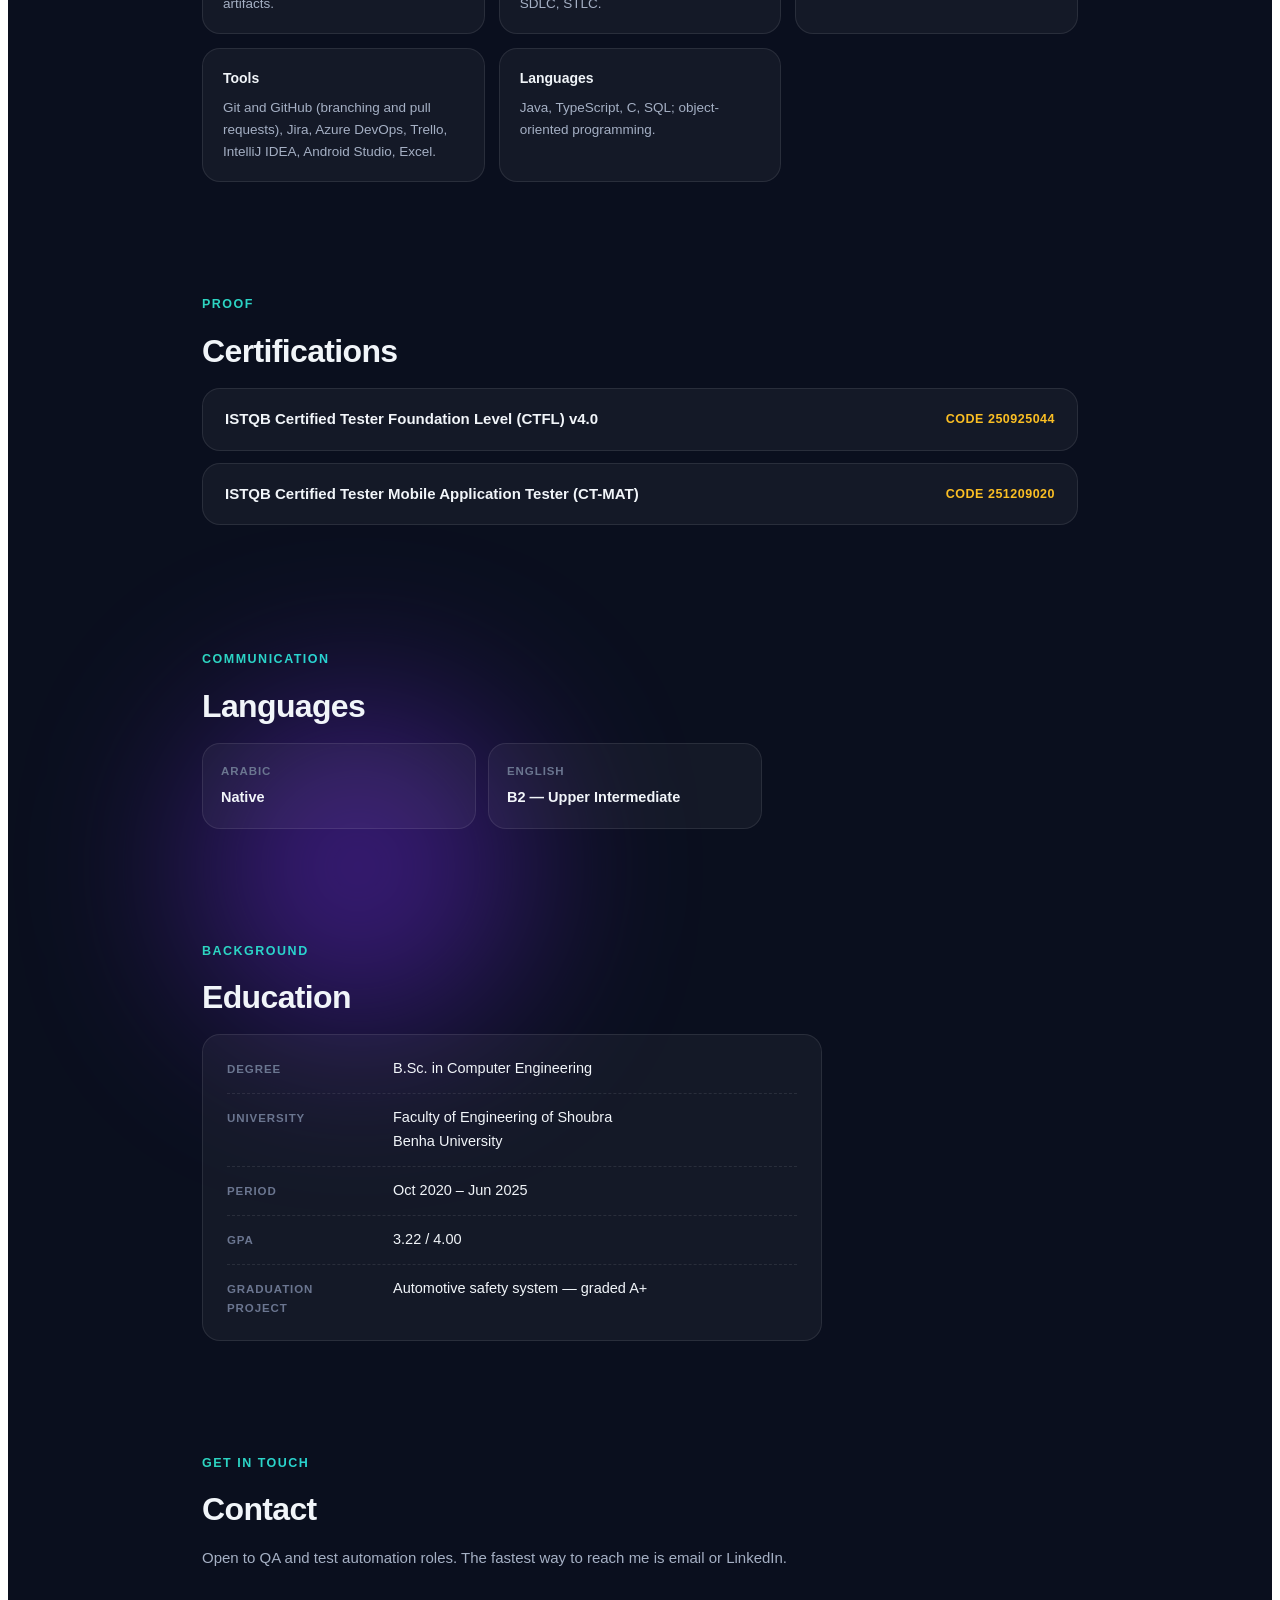
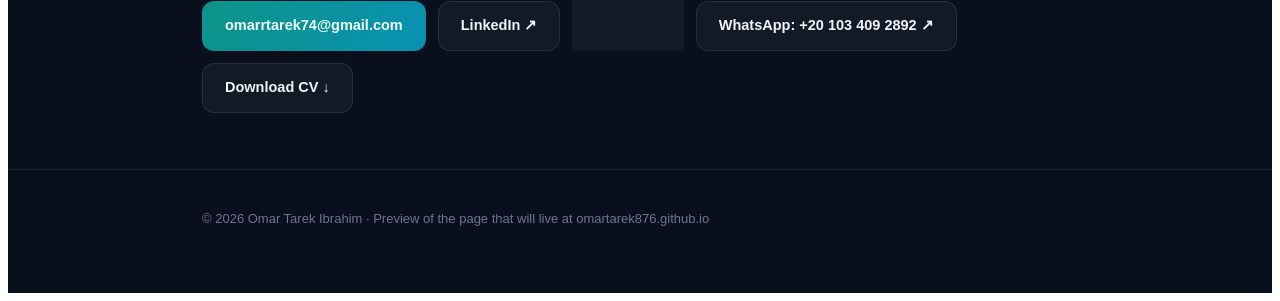
==== commit 8891edee: "Add CV download, sitemap, privacy-friendly analytics" ====
--- a/index.html
+++ b/index.html
@@ -5,7 +5,7 @@
     <meta name="viewport" content="width=device-width, initial-scale=1.0" />
     <title>Omar Tarek — Software Test Engineer</title>
     <meta name="description" content="Omar Tarek Ibrahim — Software Test Engineer portfolio: ISTQB CTFL v4.0 and CT-MAT certified, UI and API test automation with Selenium, Playwright and Postman in CI/CD." />
-    <script type="module" crossorigin src="./index-DjH7cF3a.js"></script>
+    <script type="module" crossorigin src="./index-RHaQR4UC.js"></script>
     <link rel="stylesheet" crossorigin href="./index-CeJE07tK.css">
   </head>
   <body>
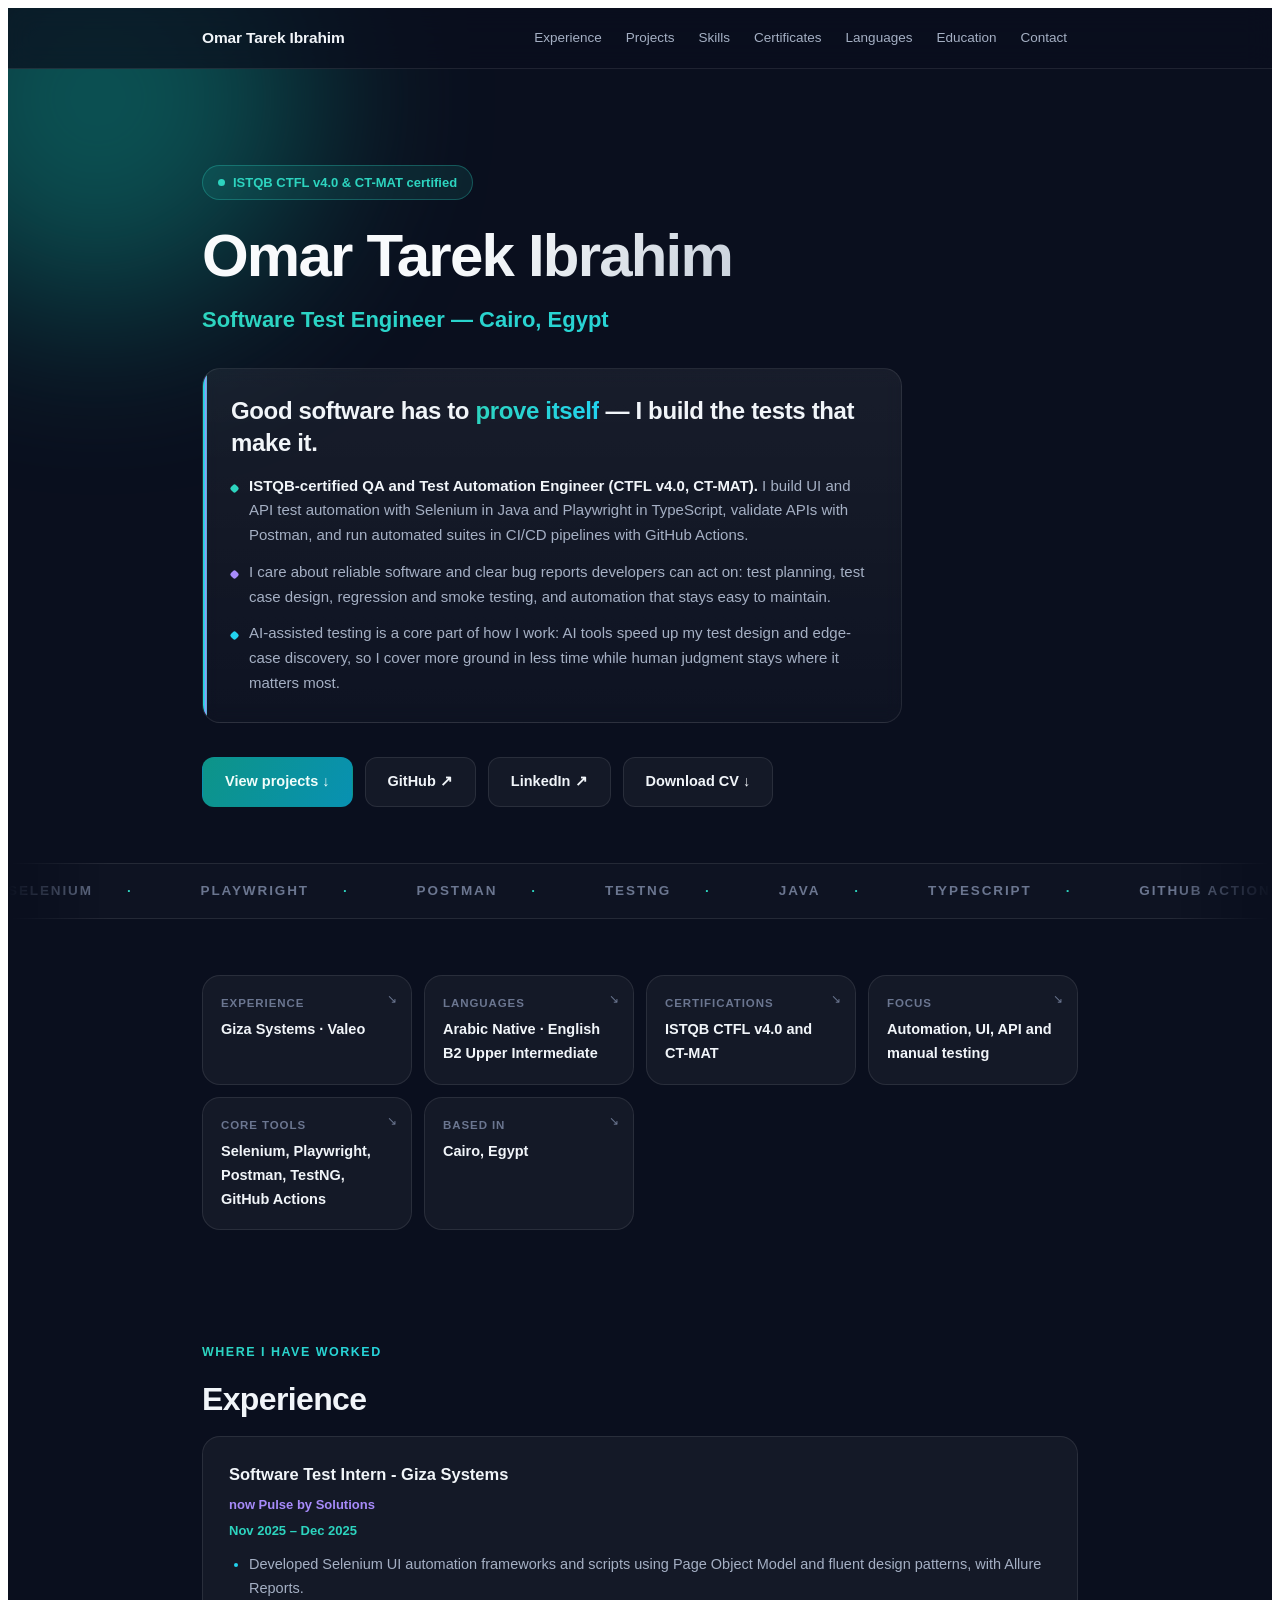
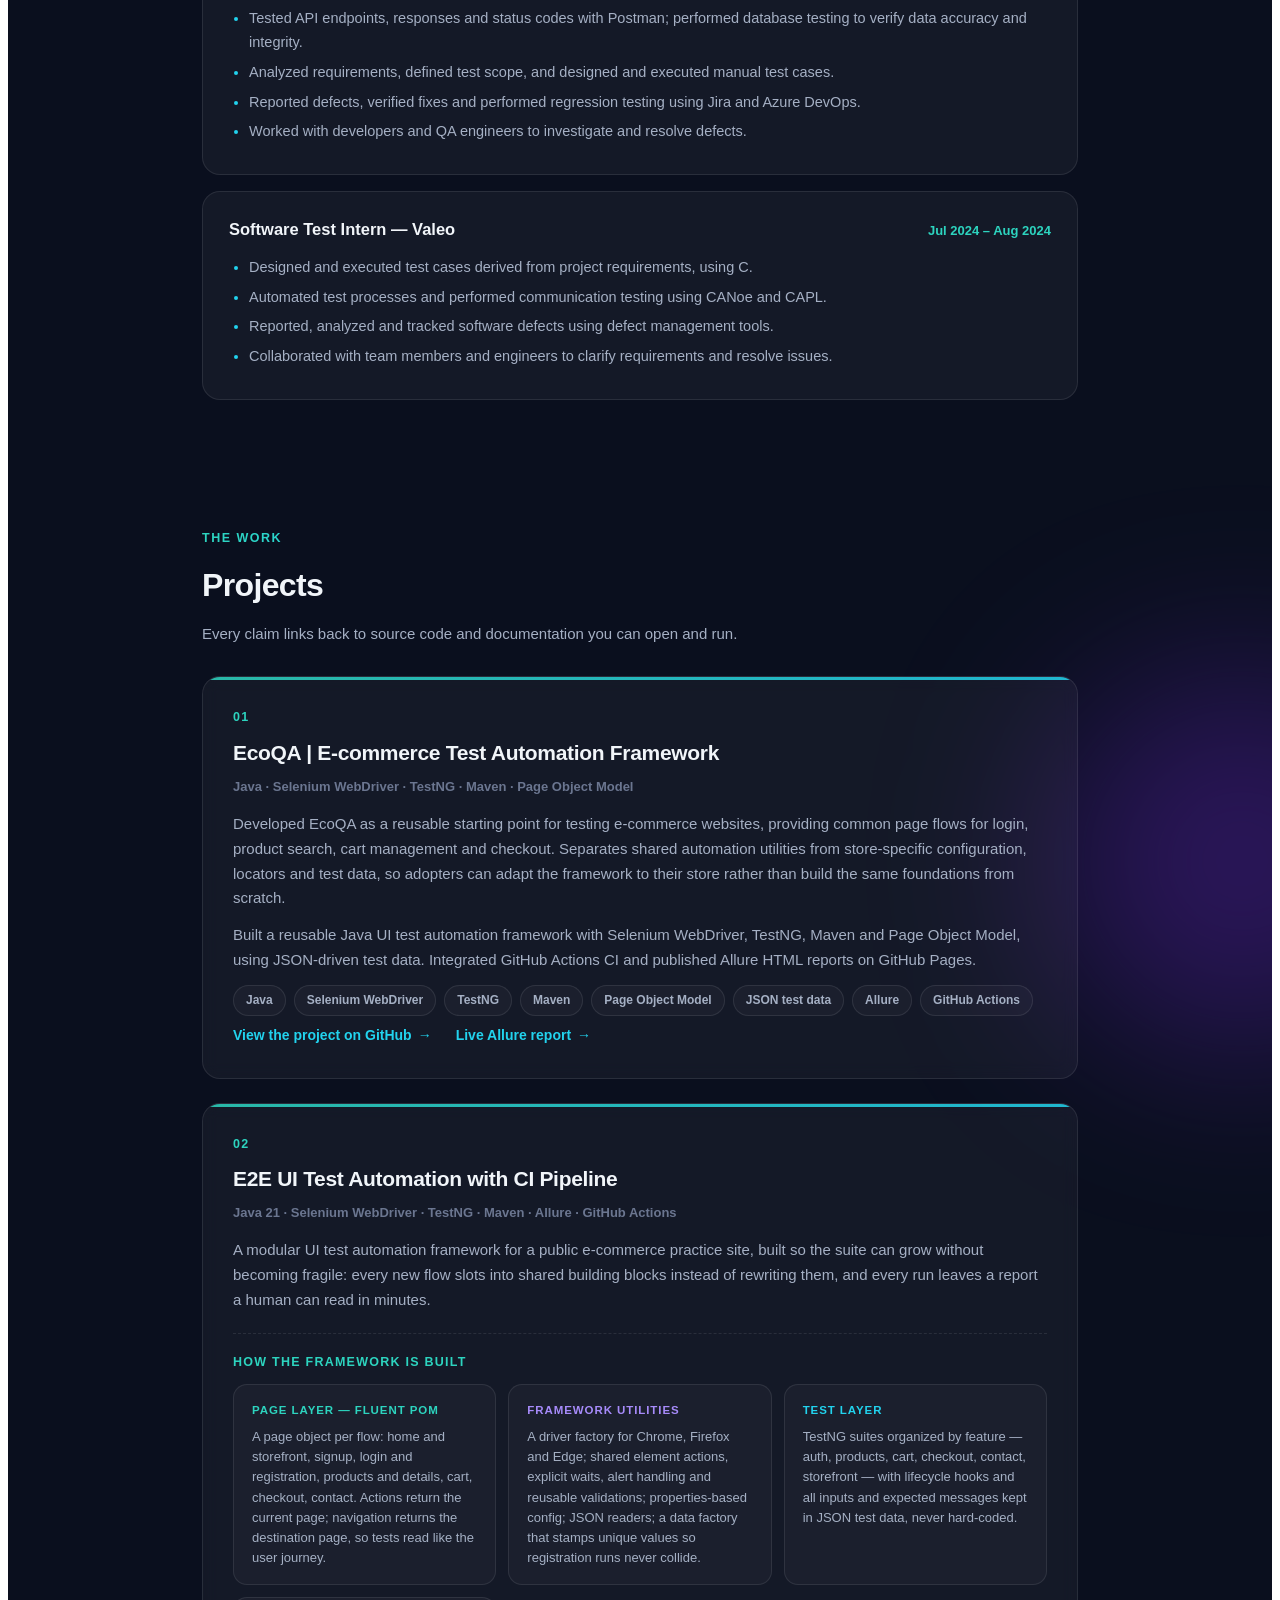
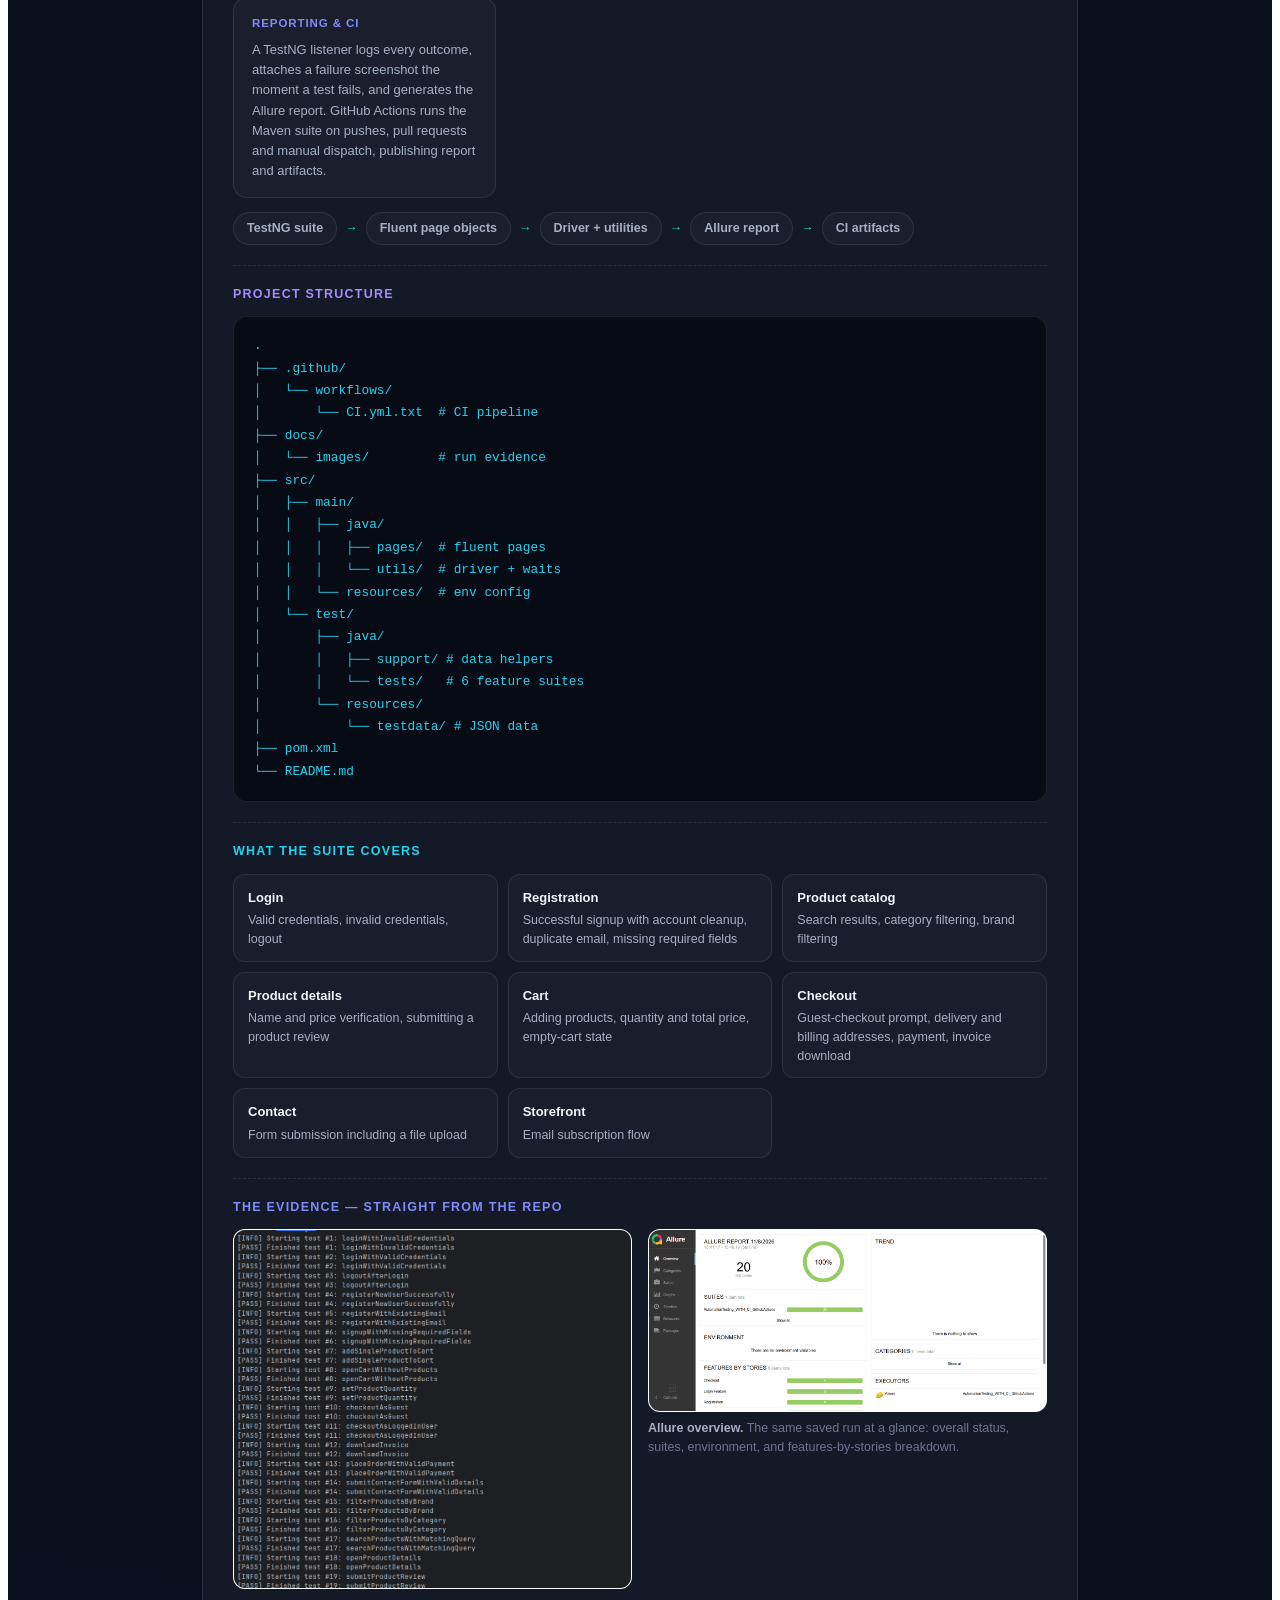
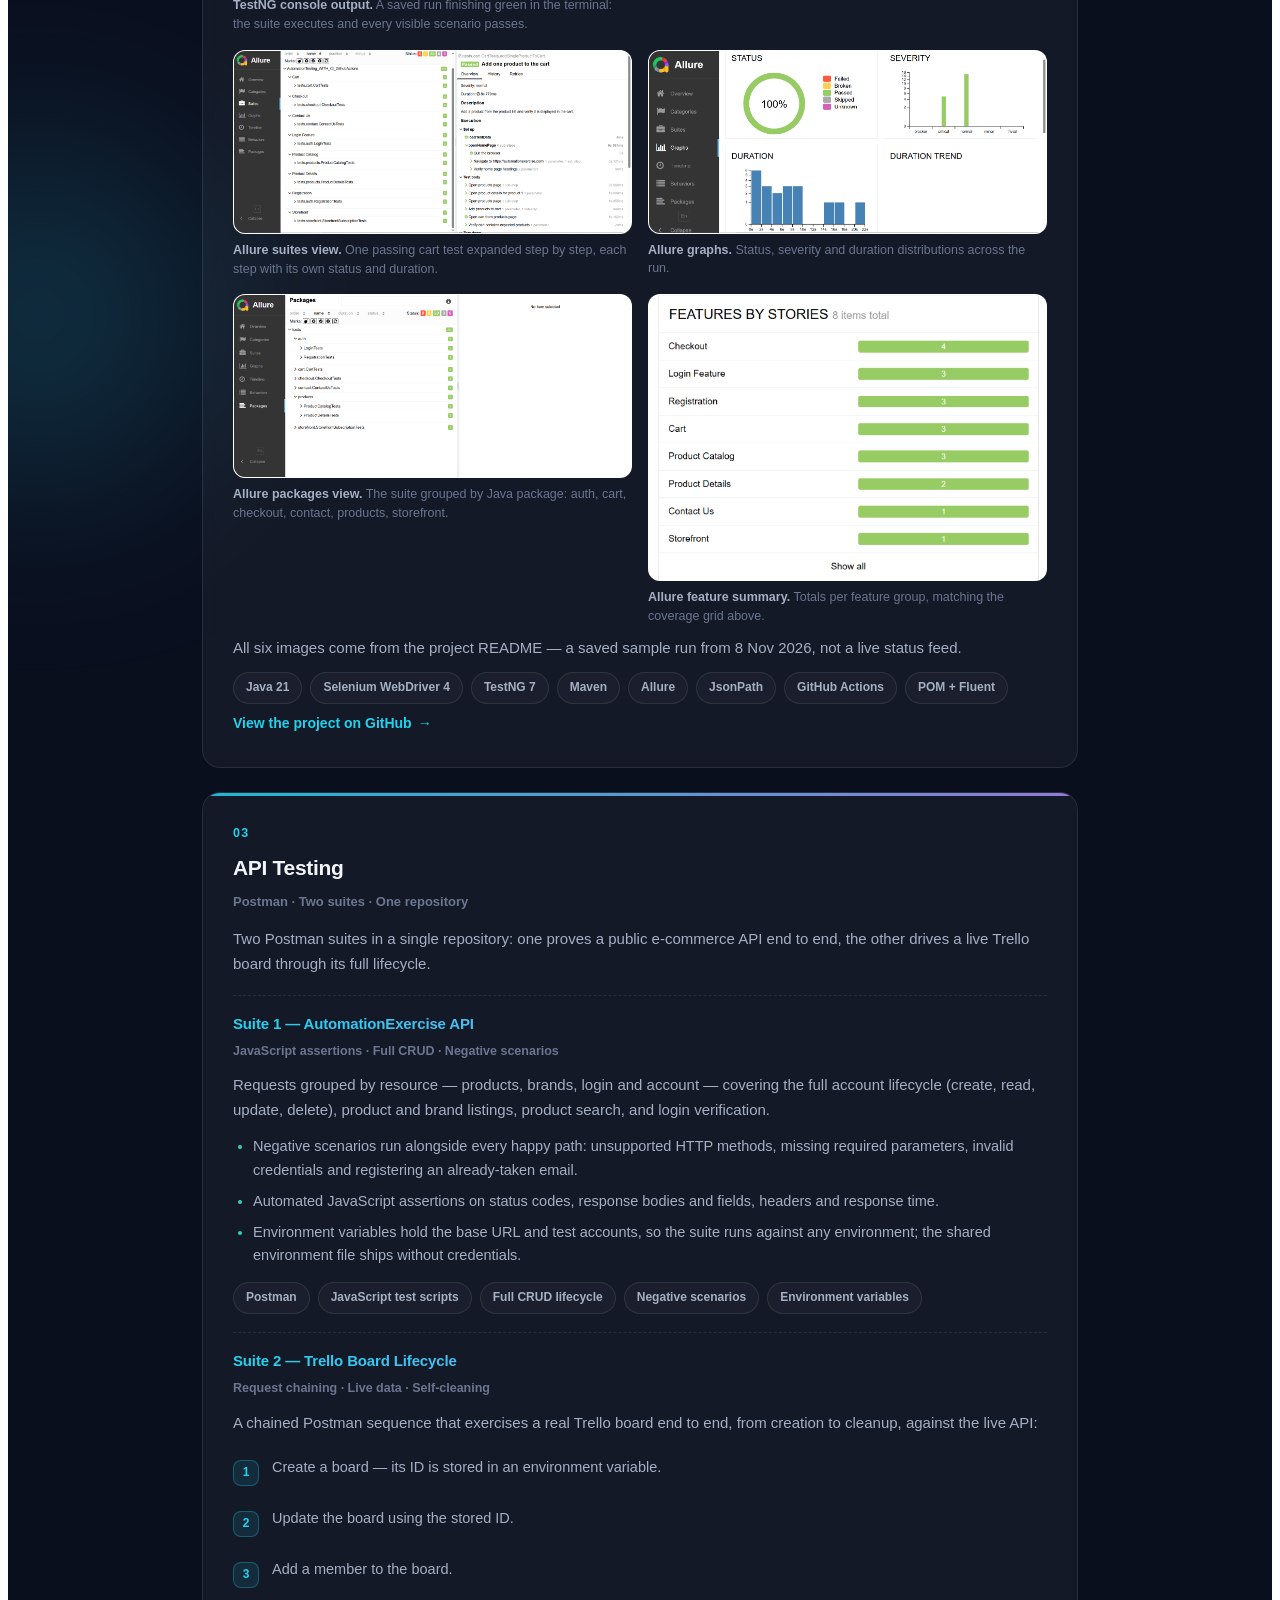
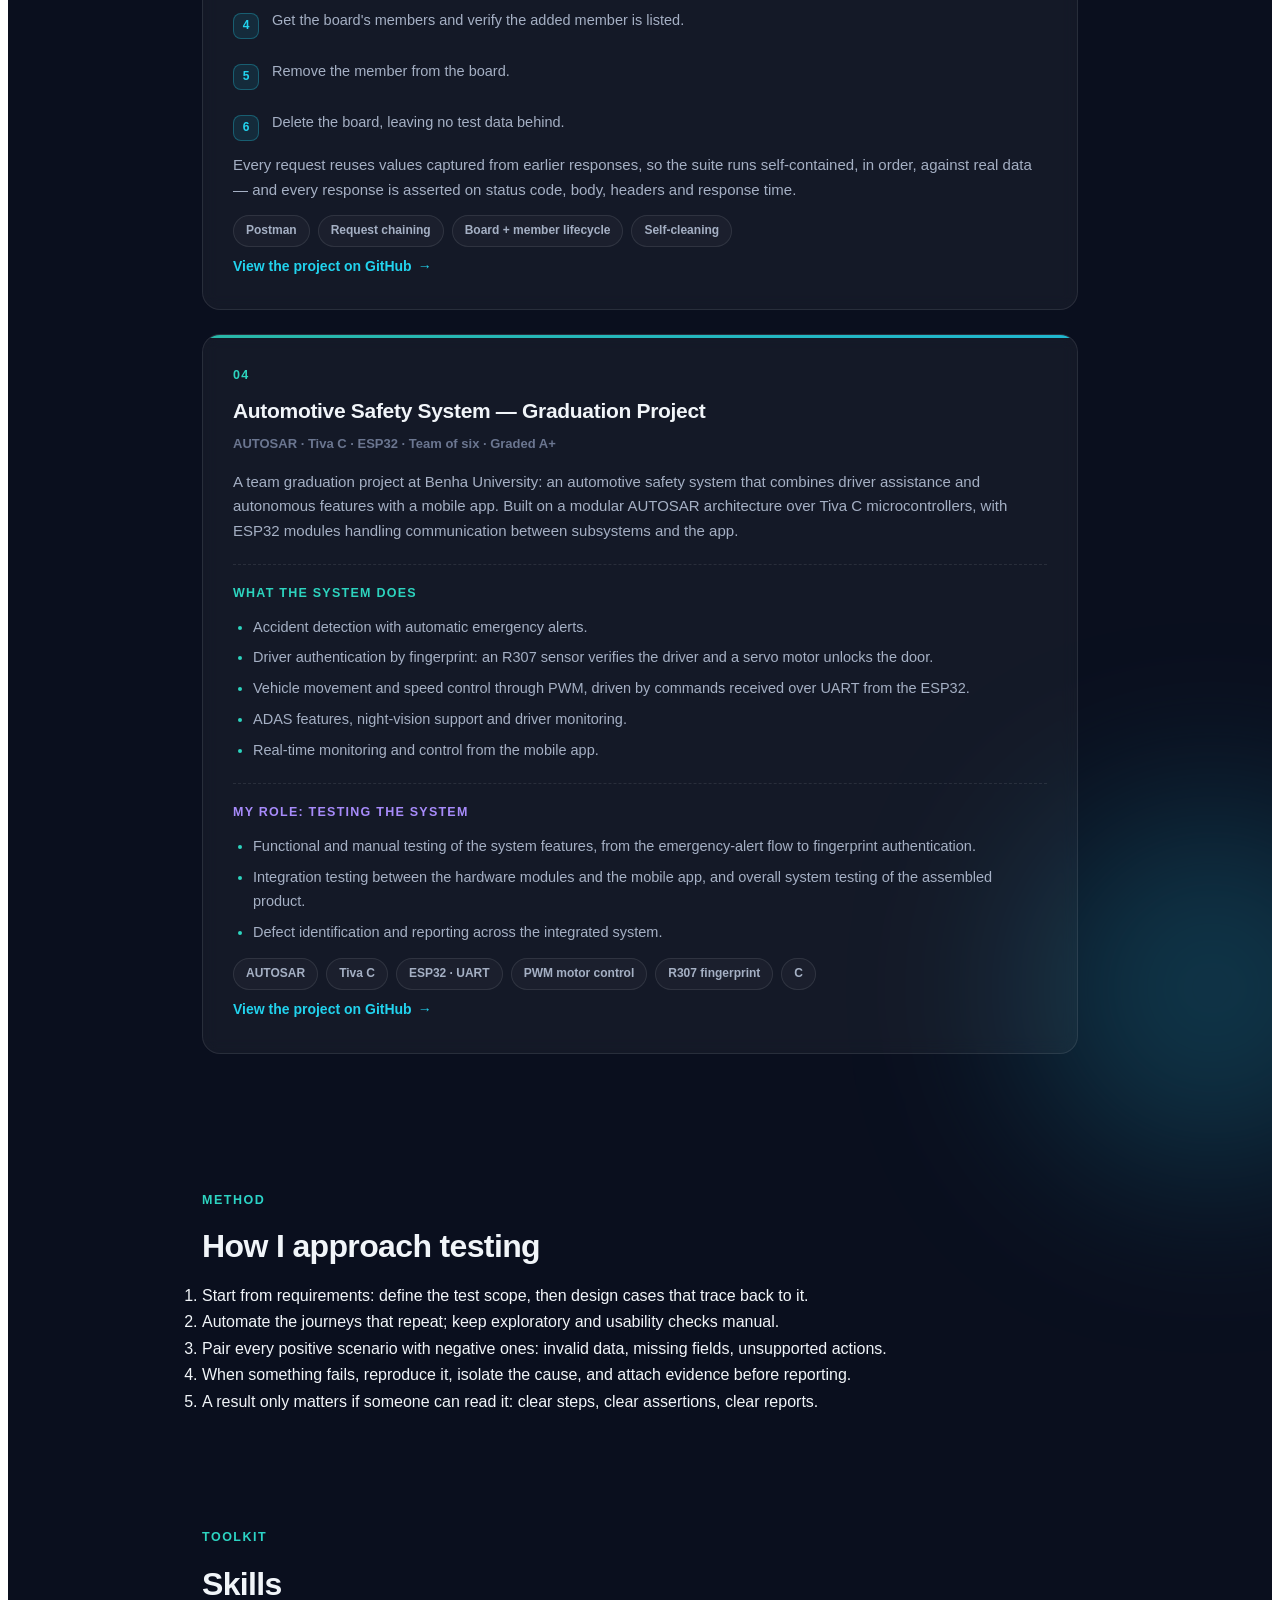
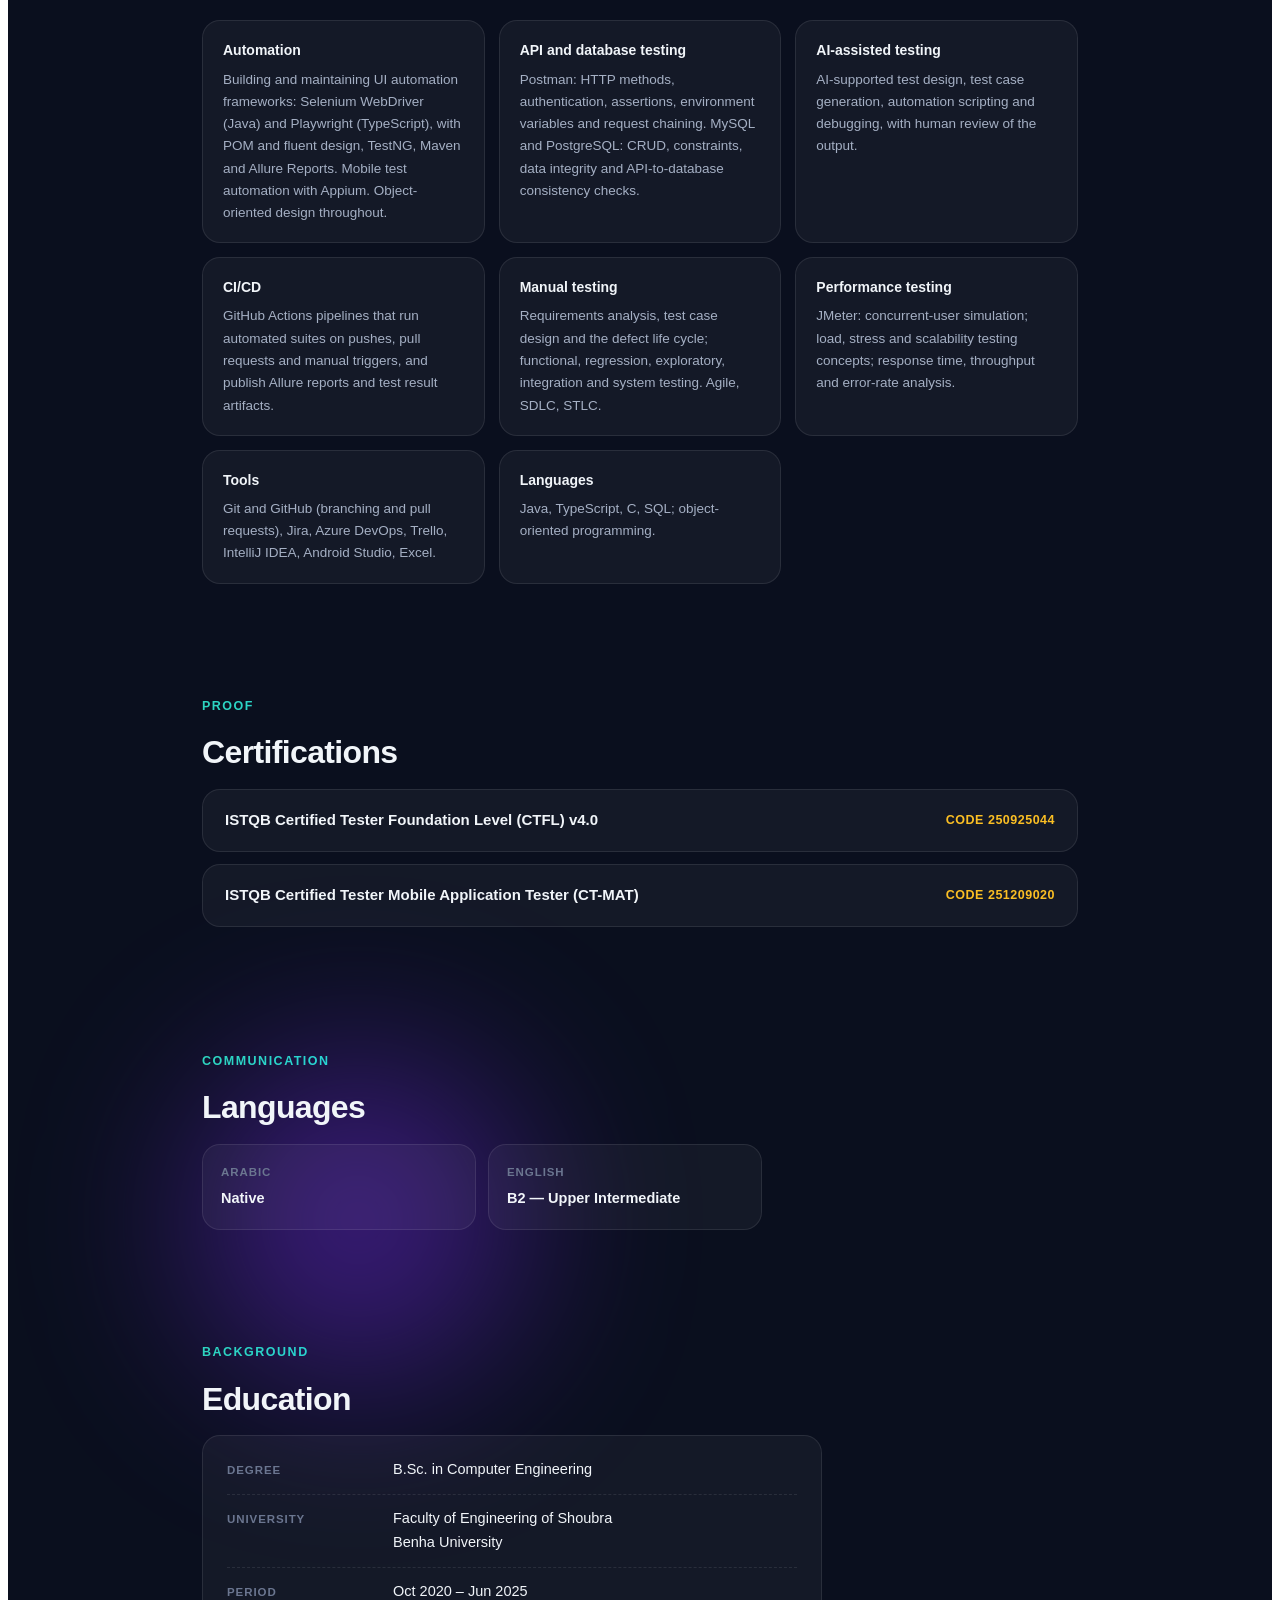
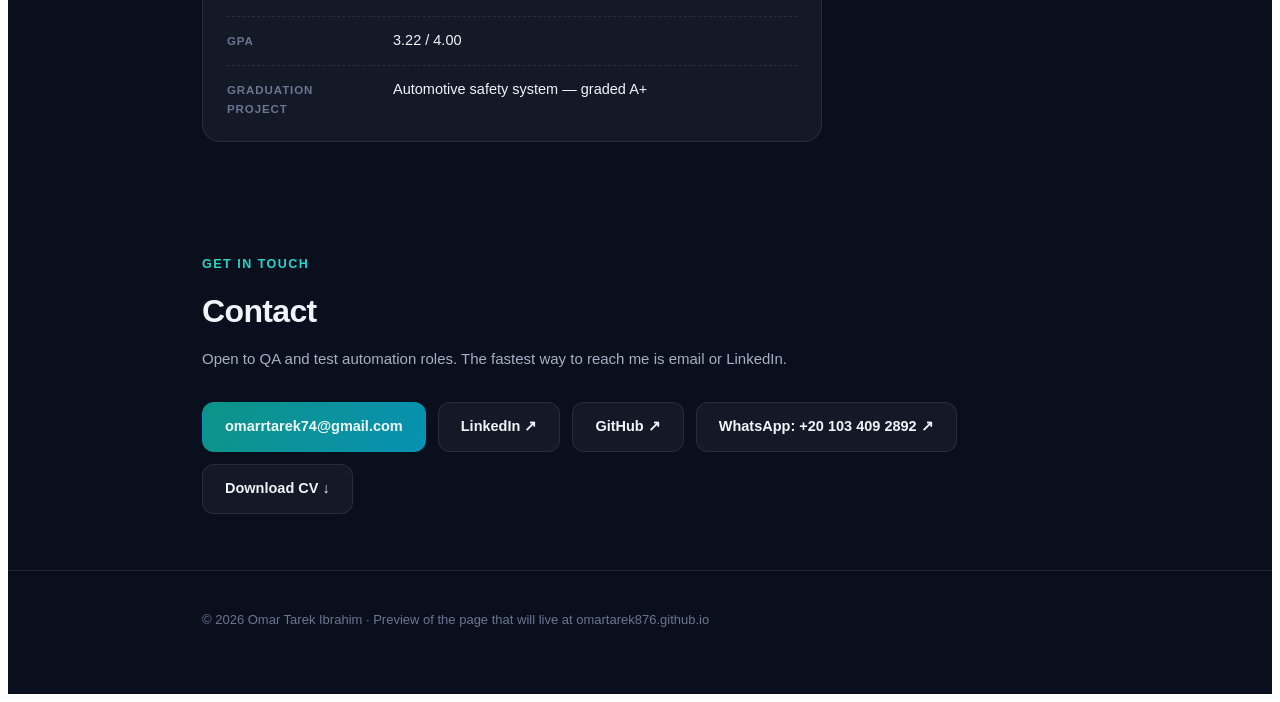
==== commit 3fc87c30: "Feature EcoQA first and update the QA CV" ====
--- a/index.html
+++ b/index.html
@@ -5,7 +5,7 @@
     <meta name="viewport" content="width=device-width, initial-scale=1.0" />
     <title>Omar Tarek — Software Test Engineer</title>
     <meta name="description" content="Omar Tarek Ibrahim — Software Test Engineer portfolio: ISTQB CTFL v4.0 and CT-MAT certified, UI and API test automation with Selenium, Playwright and Postman in CI/CD." />
-    <script type="module" crossorigin src="./index-RHaQR4UC.js"></script>
+    <script type="module" crossorigin src="./index-B9EFrnL3.js"></script>
     <link rel="stylesheet" crossorigin href="./index-CeJE07tK.css">
   </head>
   <body>
